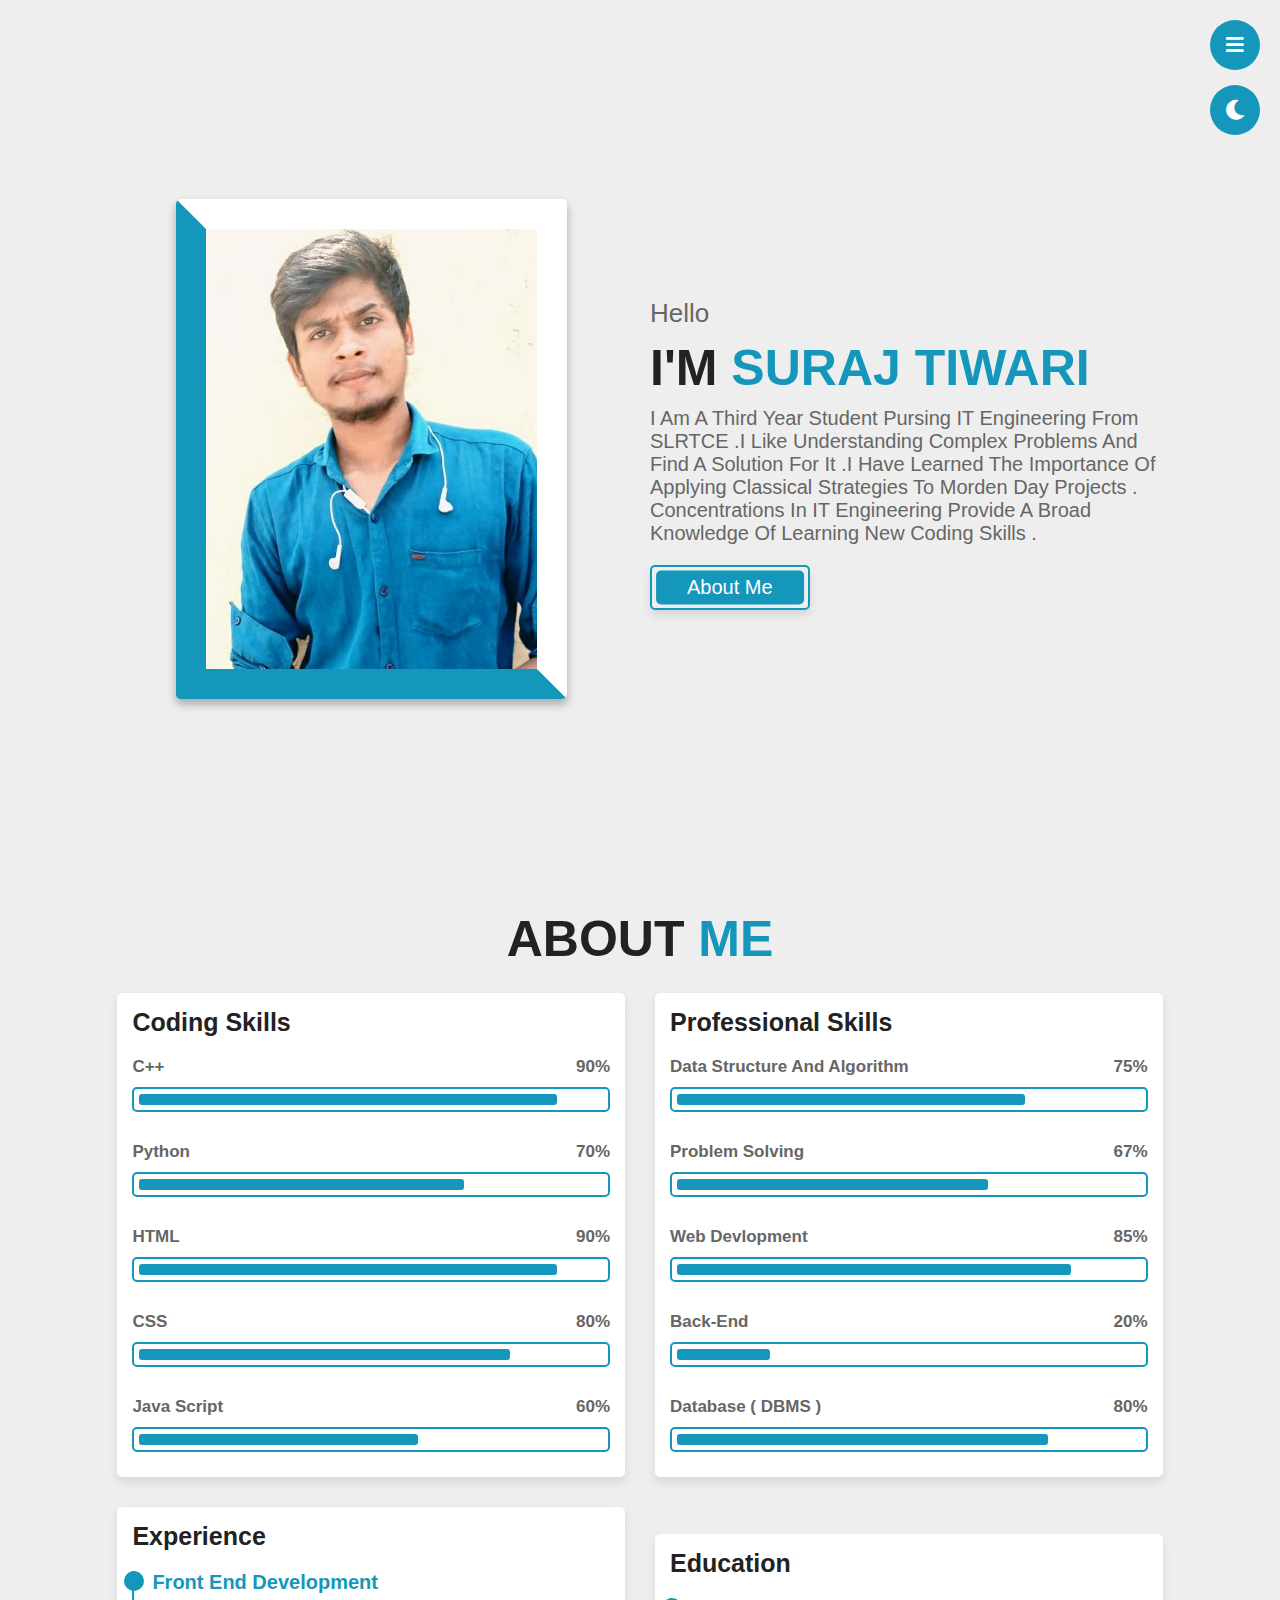
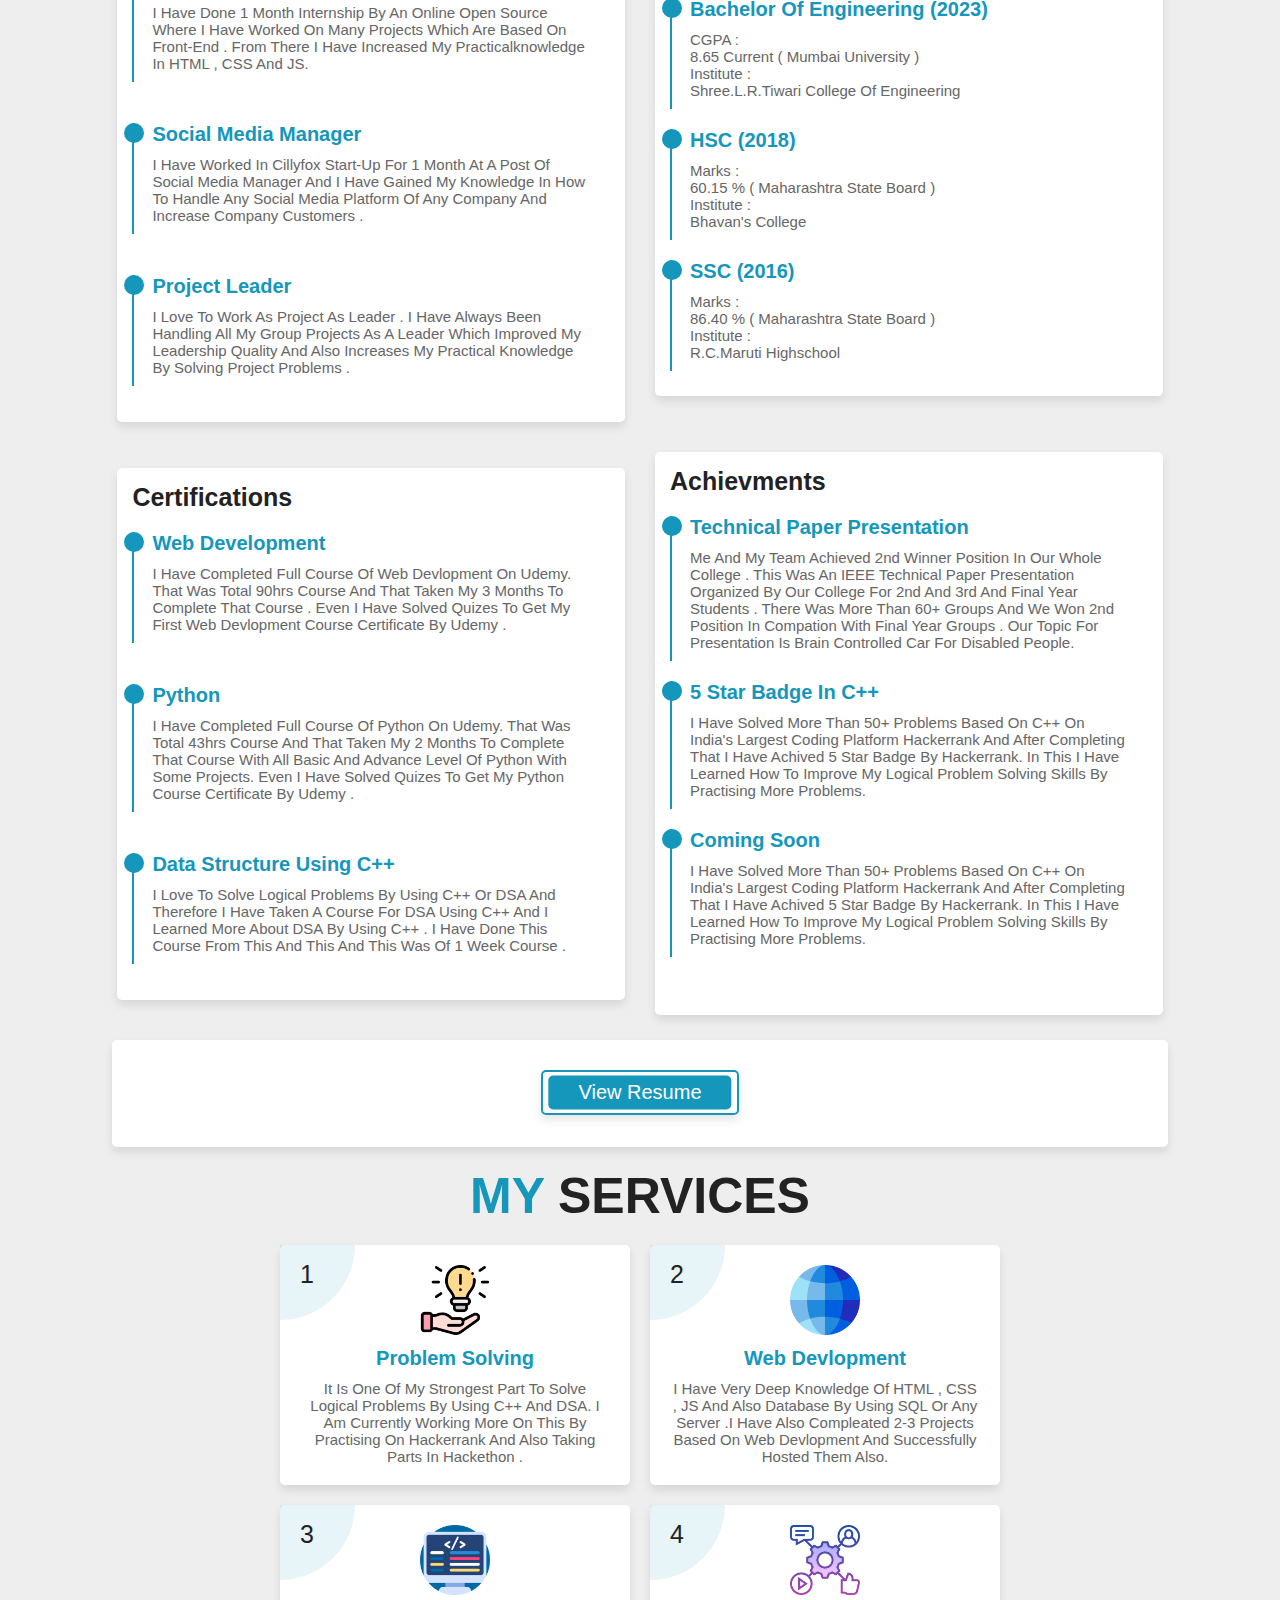
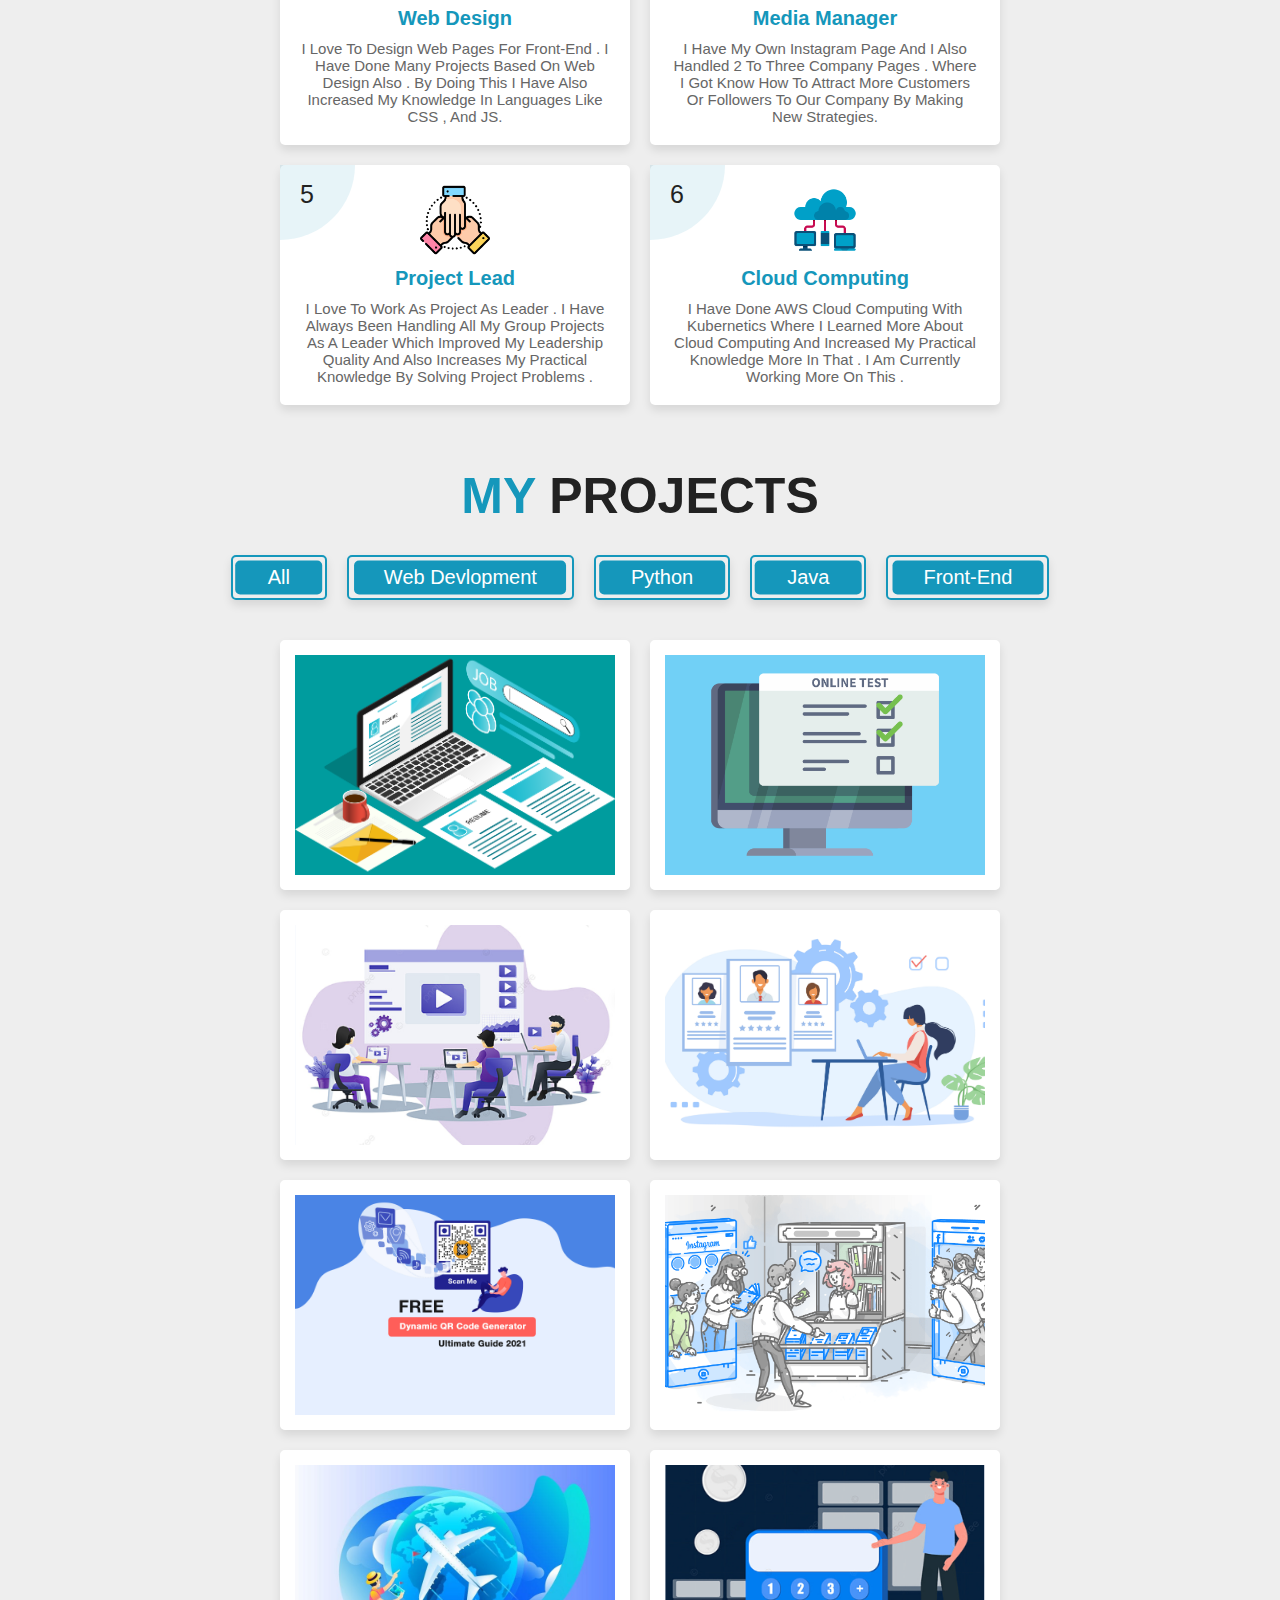
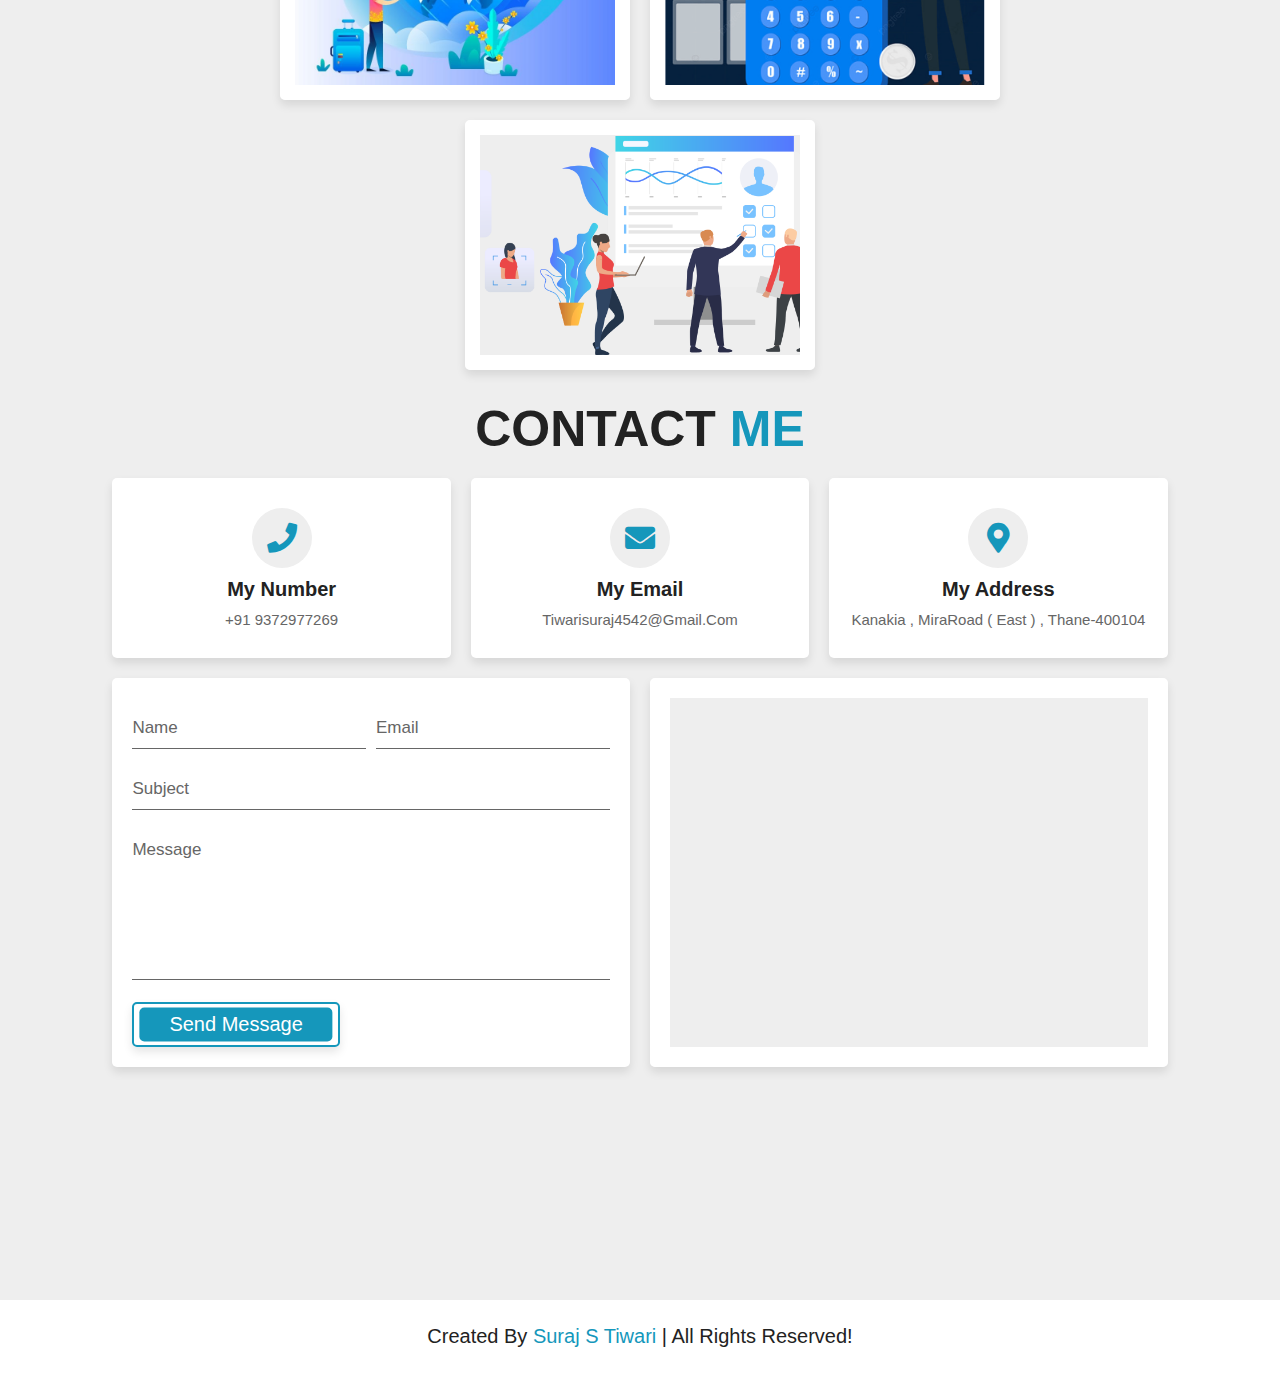
==== index.html @ 264df777 "Suraj Tiwari Portfolio" ====
<!DOCTYPE html>
<html lang="en">
<head>
    <meta charset="UTF-8">
    <meta name="viewport" content="width=device-width, initial-scale=1.0">
    <title>Suraj S Tiwari</title>

    <!-- font awesome cdn link  -->
    <link rel="stylesheet" href="https://cdnjs.cloudflare.com/ajax/libs/font-awesome/5.15.3/css/all.min.css">

    <!-- custom css file link  -->
    <link rel="stylesheet" href="style.css">

</head>
<body>
   
<!-- header section starts  -->

<header>

    <div id="menu" class="fas fa-bars"></div>

    <nav class="navbar">
        <a href="#home">home</a>
        <a href="#about">about</a>
        <a href="#services">services</a>
        <a href="#portfolio">Projects</a>
        <a href="#contact">contact</a>
    </nav>

    <div id="theme-toggler" class="fas fa-moon"></div>

</header>

<!-- header section ends -->

<!-- home section starts  -->

<section class="home" id="home">

    <div class="image">
        <img src="images/mypic.jpeg" alt="">
    </div>

    <div class="content">
        <span class="hello">hello</span>
        <h3> I'M <span> SURAJ TIWARI </span> </h3>
        <p>I am a Third year student pursing IT Engineering from SLRTCE .I like understanding complex problems and find a solution for it .I have learned the importance of applying classical strategies to morden day projects . Concentrations in IT Engineering provide a broad knowledge of learning new coding skills .</p>
        <a href="#about" class="btn">about me</a>
    </div>

</section>

<!-- home section ends -->

<section class="about" id="about">

    <h1 class="heading"> about <span>me</span> </h1>

    <div class="row">

        <div class="box">
            <h3 class="title">coding skills</h3>
            <div class="progress">
                <h3> C++ <span>90%</span> </h3>
                <div class="bar"><span></span></div>
            </div>
            <div class="progress">
                <h3> Python <span>70%</span> </h3>
                <div class="bar"><span></span></div>
            </div>
            <div class="progress">
                <h3> HTML <span>90%</span> </h3>
                <div class="bar"><span></span></div>
            </div>
            <div class="progress">
                <h3> CSS <span>80%</span> </h3>
                <div class="bar"><span></span></div>
            </div>
            <div class="progress">
                <h3> Java Script <span>60%</span> </h3>
                <div class="bar"><span></span></div>
            </div> 
        </div>

        <div class="box">
            <h3 class="title">professional skills</h3>
            <div class="progress">
                <h3> Data Structure and Algorithm <span>75%</span> </h3>
                <div class="bar"><span></span></div>
            </div>
            <div class="progress">
                <h3> Problem Solving <span>67%</span> </h3>
                <div class="bar"><span></span></div>
            </div>
            <div class="progress">
                <h3> Web Devlopment <span>85%</span> </h3>
                <div class="bar"><span></span></div>
            </div>
            <div class="progress">
                <h3> Back-End <span>20%</span> </h3>
                <div class="bar"><span></span></div>
            </div>
            <div class="progress">
                <h3> Database ( DBMS ) <span>80%</span> </h3>
                <div class="bar"><span></span></div>
            </div>
        </div>

        <div class="box">
            <h3 class="title">experience</h3>
            <div class="exp-box">
                <h3>Front end development</h3>
                <p>I have done 1 month Internship by an online open source where i have worked on many projects which are based on Front-end . From there i have increased my Practicalknowledge in HTML , CSS and JS.</p>
            </div>
            <br>
            <div class="exp-box">
                <h3>Social Media Manager</h3>
                <p>I have worked in Cillyfox Start-up for 1 month at a post of Social Media Manager and I have gained my knowledge in how to handle any Social media platform of any company and increase Company Customers .</p>
            </div>
            <br>
            <div class="exp-box">
                <h3>Project Leader</h3>
                <p>I love to work as Project as leader . I have always been handling all my group projects as a leader which improved my leadership quality and also increases my practical knowledge by solving project problems .</p>
            </div>
            <br>
        </div>

        <div class="box">
            <h3 class="title">education</h3>
            <div class="exp-box">
                <h3>Bachelor of Engineering (2023)</h3>
                <p>CGPA : <br> 8.65 Current ( Mumbai University ) <br> Institute : <br> Shree.L.R.Tiwari College of Engineering </p>
            </div>
            <div class="exp-box">
                <h3>HSC (2018)</h3>
                <p>Marks : <br> 60.15 % ( Maharashtra State Board ) <br> Institute : <br> Bhavan's College </p>
            </div>
            <div class="exp-box">
                <h3>SSC (2016)</h3>
                <p>Marks : <br> 86.40 % ( Maharashtra State Board ) <br> Institute : <br>  R.C.Maruti Highschool </p>
            </div>
        </div>

        <div class="box">
            <h3 class="title">Certifications</h3>
            <div class="exp-box">
                <h3>Web development</h3>
                <p>I have Completed full course of Web Devlopment on Udemy. That was total 90hrs Course and that taken my 3 months to complete that Course . Even i have solved Quizes to get my First Web Devlopment Course Certificate by Udemy . </p>
            </div>
            <br>
            <div class="exp-box">
                <h3>Python</h3>
                <p>I have Completed full course of Python on Udemy. That was total 43hrs Course and that taken my 2 months to complete that Course with all basic and advance level of Python with some projects. Even i have solved Quizes to get my Python Course Certificate by Udemy . </p>
            </div>
            <br>
            <div class="exp-box">
                <h3>Data Structure using C++</h3>
                <p>I love to solve logical problems by using C++ or DSA and therefore i have taken a course for DSA using C++ and i learned more about DSA by using C++ . I have done this course from this and this and this was of 1 week Course .</p>
            </div>
            <br>
        </div>

        <div class="box">
            <h3 class="title">Achievments</h3>
            <div class="exp-box">
                <h3>Technical Paper Presentation</h3>
                <p>Me and my team achieved 2nd Winner Position in our Whole college . This was an IEEE Technical Paper presentation organized by our college for 2nd and 3rd and Final year Students . There was more than 60+ groups and we won 2nd Position in Compation with Final year Groups . Our topic for presentation is Brain Controlled Car for Disabled People.</p>
            </div>
            <div class="exp-box">
                <h3>5 Star Badge in C++</h3>
                <p>I have solved more than 50+ problems based on C++ on India's Largest coding platform Hackerrank and after completing that i have achived 5 star Badge by Hackerrank. In this i have learned how to improve my logical problem solving skills by practising more problems. </p>
            </div>
            <div class="exp-box">
                <h3>Coming Soon</h3>
                <p>I have solved more than 50+ problems based on C++ on India's Largest coding platform Hackerrank and after completing that i have achived 5 star Badge by Hackerrank. In this i have learned how to improve my logical problem solving skills by practising more problems. </p>
            </div>
            <br>
            <br>
            <br>
        </div>


    </div>

    <div class="download">
        <a href="Resume.pdf" class="btn"> View Resume </a>
    </div>

</section>

<!-- service section starts  -->

<section class="services" id="services">

    <h1 class="heading"> <span>my</span> services </h1>

    <div class="box-container">

        <div class="box">
            <!-- Icon images are taken from : www.flaticon.com -->
            <span class="number">1</span>
            <img src="images/s12.png" alt="">
            <h3>Problem Solving</h3>
            <p>It is one of my Strongest part to solve logical problems by using C++ and DSA. I am currently working more on this  by practising on Hackerrank and also taking parts in Hackethon .</p>
        </div>

        <div class="box">
            <span class="number">2</span>
            <img src="images/s5.png" alt="">
            <h3>Web Devlopment</h3>
            <p>I have very Deep knowledge of HTML , CSS , JS and also Database by using SQL or any server .I have also compleated 2-3 Projects based on Web devlopment and Successfully hosted them also.</p>
        </div>

        <div class="box">
            <span class="number">3</span>
            <img src="images/s66.png" alt="">
            <h3>Web Design</h3>
            <p>I love to design web pages for Front-End . I have done many projects based on web design also . By doing this i have also increased my knowledge in Languages like CSS , and JS.</p>
        </div>

        <div class="box">
            <span class="number">4</span>
            <img src="images/s3.png" alt="">
            <h3>Media Manager</h3>
            <p>I have my own instagram page and i also handled 2 to three Company pages . Where i got know how to attract more customers or followers to our company by making new strategies.</p>
        </div>

        <div class="box">
            <span class="number">5</span>
            <img src="images/s22.png" alt="">
            <h3>Project Lead</h3>
            <p>I Love To Work As Project As Leader . I Have Always Been Handling All My Group Projects As A Leader Which Improved My Leadership Quality And Also Increases My Practical Knowledge By Solving Project Problems .</p>
        </div>

        <div class="box">
            <span class="number">6</span>
            <img src="images/s1.png" alt="">
            <h3>Cloud Computing</h3>
            <p>I have done AWS cloud computing with kubernetics where i learned more about Cloud Computing and Increased my practical knowledge more in that . I am currently working more on this .</p>
        </div>

    </div>

</section>

<!-- service section ends -->

<!-- portfolio section starts  -->

 <section class="portfolio" id="portfolio">

    <h1 class="heading"> <span>my</span> Projects </h1>

   <div class="button-container">
        <div class="btn" data-filter="all">all</div>
        <div class="btn" data-filter="design">Web Devlopment</div>
        <div class="btn" data-filter="code">Python</div>
        <div class="btn" data-filter="website">Java</div>
        <div class="btn" data-filter="brand">Front-End</div>
    </div>

    <div class="image-container">

        <div class="box design img-with-text ">
            <a href="https://github.com/Suraj-45/Online-Resume-Generator">
                <img src="images/resume11.png" alt="" >
            <div class="info">
                <h3>Resume Generator</h3>
            </div></a>           
        </div>

        <div class="box design">
            <a href="https://github.com/Suraj-45?tab=repositories">
                <img src="images/quitz2.png" alt="" >
            <div class="info">
                <h3>Online Quitz</h3>
            </div></a>
        </div>

        <div class="box design">
            <a href="https://github.com/Suraj-45/Free-Educator-Website">
                <img src="images/Education1.png" alt="" >
            <div class="info">
                <h3>Free Coding Class</h3>
            </div></a>
            <!-- <img src="images/Education1.png" alt="">
            <div class="info">
                <h3>Free Coding Education</h3>
            </div> -->
        </div>

        <div class="box code">
            <a href="https://github.com/Suraj-45/PlacementManagement">
                <img src="images/place.jpg" alt="" >
            <div class="info">
                <h3>Placement Management</h3>
            </div></a>
            <!-- <img src="images/" alt="">
            <div class="info">
                <h3></h3>
            </div> -->
        </div>

        <div class="box code">
            <a href="https://github.com/Suraj-45/QR-Code-Generator">
                <img src="images/qr2.jpg" alt="" >
            <div class="info">
                <h3>QR code Generator</h3>
            </div></a>
            <!-- <img src="images/" alt="">
            <div class="info">
                <h3>Generator</h3>
            </div> -->
        </div>

        <div class="box website">
            <a href="https://github.com/Suraj-45/OnlineBookReselling">
                <img src="images/book.png" alt="" >
            <div class="info">
                <h3>Online Book Reselling</h3>
            </div></a>
            <!-- <img src="images/book.png" alt="">
            <div class="info">
                <h3></h3>
            </div> -->
        </div>

        <div class="box brand">
            <a href="https://github.com/Suraj-45/TourismSite">
                <img src="images/travel.jpg" alt="" >
            <div class="info">
                <h3>Travel Management</h3>
            </div></a>
            <!-- <img src="images/" alt="">
            <div class="info">
                <h3></h3>
            </div> -->
        </div>

        <div class="box brand">
            <a href="https://github.com/Suraj-45/GUI-Calculator-in-HTML-">
                <img src="images/calc.png" alt="" >
            <div class="info">
                <h3>GUI-Calculator</h3>
            </div></a>
            <!-- <img src="images/calc.png" alt="">
            <div class="info">
                <h3></h3>
            </div> -->
        </div>

        <div class="box brand">
            <a href="https://github.com/Suraj-45">
                <img src="images/port2.png" alt="" >
            <div class="info">
                <h3>My Portfolio</h3>
            </div></a>
            <!-- <img src="images/port2.png" alt="">
            <div class="info">
                <h3>My Portfolio</h3>
            </div> -->
        </div>

        <!-- <div class="box website">
            <img src="images/img7.jpg" alt="">
            <div class="info">
                <h3>Java2</h3>
            </div>
        </div>

        <div class="box design">
            <img src="images/img8.jpg" alt="">
            <div class="info">
                <h3>GUI-Calculator</h3>
            </div>
        </div>

        <div class="box design">
            <img src="images/img9.jpg" alt="">
            <div class="info">
                <h3>My Portfolio</h3>
            </div>
        </div> -->

    </div>

</section>

<!-- portfolio section ends -->


<!-- contact section starts  -->

<section class="contact" id="contact">

    <h1 class="heading"> contact <span>me</span> </h1>

    <div class="box-container">
        
        <div class="box">
            <i class="fas fa-phone"></i>
            <h3>my number</h3>
            <p>+91 9372977269</p>
        </div>

        <div class="box">
            <i class="fas fa-envelope"></i>
            <h3>my email</h3>
            <p>tiwarisuraj4542@gmail.com</p>
        </div>

        <div class="box">
            <i class="fas fa-map-marker-alt"></i>
            <h3>my address</h3>
            <p>Kanakia , MiraRoad ( East ) , Thane-400104</p>
        </div>

    </div>

    <div class="row">

        <form action="">
            <div class="inputBox">
                <input type="text" placeholder="name">
                <input type="email" placeholder="email">
            </div>
            <input type="text" placeholder="subject">
            <textarea name="" id="" cols="30" rows="10" placeholder="message"></textarea>
            <button class="btn"> send message </button>
        </form>

        <iframe class="map" src="https://www.google.com/maps/embed?pb=!1m18!1m12!1m3!1d60256.07490677458!2d72.84151697759167!3d19.282162614192792!2m3!1f0!2f0!3f0!3m2!1i1024!2i768!4f13.1!3m3!1m2!1s0x3be7b0458cf7298b%3A0x468ed839e9df2b21!2sMira%20Road%2C%20Mira%20Bhayandar%2C%20Maharashtra!5e0!3m2!1sen!2sin!4v1637946348891!5m2!1sen!2sin" allowfullscreen="" loading="lazy"></iframe>

    </div>

</section>

<!-- contact section ends -->

<!-- footer section  -->

<div class="footer">created by <span> Suraj S Tiwari </span> | all rights reserved!</div>


<!-- jquery cdn link  -->
<script src="https://cdnjs.cloudflare.com/ajax/libs/jquery/3.6.0/jquery.min.js"></script>

<!-- custom js file link  -->
<script src="script.js"></script>

</body>
</html>
---- style.css ----
:root{
    /*--main-color:#4C84FF;*/ /*Original*/
    /*--main-color:#FA9579;*/ 
    --main-color:#1597BB;
    /*--main-color:#FA9579; */ /*Light Orange*/
    /*--main-color:#16C79A;*/ /*Green*/
    --primary-bg-color:#fff;
    --secondary-bg-color:#eee;
    --primary-text-color:#222;
    --secondary-text-color:#666;
}

@import url('https://fonts.googleapis.com/css2?family=Roboto:wght@100;300;400&display=swap');

*{
    font-family: 'Roboto', sans-serif;
    margin:0; padding:0;
    box-sizing: border-box;
    text-transform: capitalize;
    outline: none; border:none;
    text-decoration: none;
    transition:all .3s cubic-bezier(.38,1.15,.7,1.12);
}

*::selection{
    background-color: var(--main-color);
    color:#fff;
}

html{
    font-size: 62.5%;
    overflow-x: hidden;
}

html::-webkit-scrollbar{
    width:1.3rem;
}

html::-webkit-scrollbar-track{
    background-color: var(--secondary-bg-color);
}

html::-webkit-scrollbar-thumb{
    background-color: var(--main-color);
}

body{
    background:var(--secondary-bg-color);
}

body.dark-theme{
    --primary-bg-color:#252C48;
    --secondary-bg-color:#171C32;
    --primary-text-color:#fff;
    --secondary-text-color:#eee;
}

section{
    min-height: 100vh;
    padding:1rem;
    padding:0 8%;
}

.btn{
    display: inline-block;
    padding:.9rem 3.5rem;
    font-size: 2rem;
    background:none;
    color:#fff;
    border-radius: .5rem;
    box-shadow: 0 .5rem 1rem rgba(0,0,0,.1);
    margin-top: 1rem;
    z-index: 0;
    position: relative;
    overflow: hidden;
    border:.2rem solid var(--main-color);
}

.btn::before{
    content: '';
    position: absolute;
    top:50%; left: 50%;
    transform: translate(-50%, -50%);
    border-radius: .5rem;
    background:var(--main-color);
    height:85%;
    width: 95%;
    z-index: -1;
    transition: .2s linear;
}

.btn:hover:before{
    top:100%;
    transform: translate(-50%, 100%);
}

.btn:hover{
    color:var(--primary-text-color);
}

.heading{
    font-size: 5rem;
    color:var(--primary-text-color);
    text-align: center;
    padding:1rem;
    text-transform: uppercase;
}

.heading span{
    color:var(--main-color);
    text-transform: uppercase;
}

#menu{
    font-size: 2rem;
    background:var(--main-color);
    color:#fff;
    border-radius: 5rem;
    height:5rem;
    width:5rem;
    text-align: center;
    line-height: 5rem;
    position: fixed;
    top: 2rem; right:2rem;
    z-index: 1000;
    cursor: pointer;
}

#menu.fa-times{
    transform:rotate(-180deg);
}

.navbar{
    position: fixed;
    top:2.4rem; right:2.5rem;
    padding:1.1rem 2rem;
    padding-right: 4rem;
    z-index: 999;
    border:.2rem solid var(--main-color);
    border-radius: 1rem;
    background:var(--primary-bg-color);
    opacity: 0;
    transform-origin: top right;
    transform: scale(0);
}

.navbar.nav-toggle{
    opacity: 1;
    transform: scale(1);
}

.navbar a{
    display: block;
    font-size: 2rem;
    padding:1rem;
    padding-right: 7rem;
    color:var(--primary-text-color);
}

.navbar a:hover{
    color:var(--main-color);
    transform: translateX(1rem);
}

.home{
    display: flex;
    align-items: center;
    justify-content: center;
    flex-wrap: wrap;
}

.home .image{
    flex:1 1 40rem;
    padding:1rem;
    text-align: center;
}

.home .image img{
    height:50rem;
    box-shadow: 0 .5rem 1rem rgba(0,0,0,.3);
    border-top: 3rem solid var(--primary-bg-color);
    border-right: 3rem solid var(--primary-bg-color);
    border-bottom: 3rem solid var(--main-color);
    border-left: 3rem solid var(--main-color);
    border-radius: .5rem;
}

.home .content{
    flex:1 1 40rem;
    padding:1rem;
}

.home .content .hello{
    display: inline-block;
    padding:1rem 0;
    font-size: 2.6rem;
    color:var(--secondary-text-color);
}

.home .content h3{
    color:var(--primary-text-color);
    font-size: 5rem;
}

.home .content h3 span{
    color:var(--main-color);
}

.home .content p{
    padding:1rem 0;
    color:var(--secondary-text-color);
    font-size: 2rem;
}

.about .row{
    display: flex;
    align-items: center;
    justify-content: center;
    flex-wrap: wrap;
}

.about .row .box{
    flex:1 1 40rem;
    background-color: var(--primary-bg-color);
    border-radius: .5rem;
    box-shadow: 0 .5rem 1rem rgba(0,0,0,.1);
    padding:.5rem 1.5rem;
    margin:1.5rem;
}

.about .row .box .title{
    color:var(--primary-text-color);
    font-size: 2.5rem;
    padding:1rem 0;
}

.about .row .box .progress{
    padding:1rem 0;
}

.about .row .box .progress h3{
    font-size: 1.7rem;
    color:var(--secondary-text-color);
    display: flex;
    justify-content: space-between;
}

.about .row .box .progress .bar{
    height: 2.5rem;
    border-radius: .5rem;
    border:.2rem solid var(--main-color);
    padding:.5rem;
    margin:1rem 0;
}

.about .row .box .progress .bar span{
    height: 100%;
    border-radius: .3rem;
    background-color: var(--main-color);
    display: block;
}

.about .row .box:nth-child(1) .progress:nth-child(2) .bar span{
    width: 90%;
}

.about .row .box:nth-child(1) .progress:nth-child(3) .bar span{
    width: 70%;
}

.about .row .box:nth-child(1) .progress:nth-child(4) .bar span{
    width: 90%;
}

.about .row .box:nth-child(1) .progress:nth-child(5) .bar span{
    width: 80%;
}

.about .row .box:nth-child(1) .progress:nth-child(6) .bar span{
    width: 60%;
}

.about .row .box:nth-child(2) .progress:nth-child(2) .bar span{
    width: 75%;
}

.about .row .box:nth-child(2) .progress:nth-child(3) .bar span{
    width: 67%;
}

.about .row .box:nth-child(2) .progress:nth-child(4) .bar span{
    width: 85%;
}

.about .row .box:nth-child(2) .progress:nth-child(5) .bar span{
    width: 20%;
}

.about .row .box:nth-child(2) .progress:nth-child(6) .bar span{
    width: 80%;
}

.about .row .box .exp-box{
    padding:0 1.8rem;
    margin-top: 1rem;
    margin-bottom: 2rem;
    border-left: .2rem solid var(--main-color);
    position: relative;
}

.about .row .box .exp-box h3{
    color:var(--main-color);
    font-size: 2rem;
}

.about .row .box .exp-box p{
    color:var(--secondary-text-color);
    font-size: 1.5rem;
    padding:1rem 0;
}

.about .row .box .exp-box::before{
    content:'';
    position: absolute;
    top:0; left: -1rem;
    border-radius: 50%;
    height: 2rem;
    width: 2rem;
    background: var(--main-color);
}

.about .download{
    background:var(--primary-bg-color);
    border-radius: .5rem;
    text-align: center;
    box-shadow: 0 .5rem 1rem rgba(0,0,0,.1);
    padding:2rem;
    padding-bottom: 3rem;
    margin:1rem;
}

.services .box-container{
    display: flex;
    align-items: center;
    justify-content: center;
    flex-wrap: wrap;
}

.services .box-container .box{
    background:var(--primary-bg-color);
    border-radius: .5rem;
    box-shadow: 0 .5rem 1rem rgba(0,0,0,.1);
    margin:1rem;
    padding:1rem;
    width:35rem;
    text-align: center;
    position: relative;
    z-index: 0;
}

.services .box-container .box .number{
    position: absolute;
    top:1.5rem; left: 2rem;
    font-size: 2.5rem;
    color:var(--primary-text-color);
}

.services .box-container .box img{
    height:7rem;
    width:7rem;
    margin:1rem;
}

.services .box-container .box h3{
    font-size: 2rem;
    color:var(--main-color);
}

.services .box-container .box p{
    font-size: 1.5rem;
    color:var(--secondary-text-color);
    padding:1rem;
}

.services .box-container .box::before{
    content: '';
    position: absolute;
    top:0; left: 0;
    height: 100%;
    width: 100%;
    background:var(--main-color);
    z-index: -1;
    clip-path: circle(25% at 0 0);
    opacity: .1;
    transition: .3s;
}

.services .box-container .box:hover::before{
    clip-path: circle(100%);
}

.portfolio .button-container{
    display: flex;
    align-items: center;
    justify-content: center;
    flex-wrap: wrap;
    padding:1rem 0;
}

.portfolio .button-container .btn{
    margin:1rem;
    cursor: pointer;
}

.portfolio .image-container{
    display: flex;
    align-items: center;
    justify-content: center;
    flex-wrap: wrap;
    padding: 1rem 0;
}

.portfolio .image-container .box{
    width:35rem;
    margin: 1rem;
    border-radius: .5rem;
    box-shadow: 0 .5rem 1rem rgba(0,0,0,.1);
    overflow: hidden;
    height: 25rem;
    position: relative;
    border:1.5rem solid var(--primary-bg-color);
    cursor: pointer;
}

.portfolio .image-container .box img{
    height: 100%;
    width: 100%;
    object-fit: cover;
}

.portfolio .image-container .box .info{
    position: absolute;
    top:0; left: 0;
    height: 100%;
    width: 100%;
    background:var(--primary-bg-color);
    display: flex;
    align-items: center;
    justify-content: center;
    flex-wrap: wrap;
    opacity: .9;
    transform: scale(0);
}

.portfolio .image-container .box:hover .info{
    transform: scale(1);
}

.portfolio .image-container .box .info h3{
    font-size: 2.5rem;
    color:var(--primary-text-color);
}

.blog .box-container{
    display: flex;
    align-items: center;
    justify-content: center;
    flex-wrap: wrap;
}

.blog .box-container .box{
    width:33rem;
    border-radius: .5rem;
    box-shadow: 0 .5rem 1rem rgba(0,0,0,.1);
    margin:1.5rem;
    background: var(--primary-bg-color);
    overflow: hidden;
}

.blog .box-container .box img{
    width: 100%;
    height: 20rem;
    object-fit: cover;
}

.blog .box-container .box .content{
    padding:1.5rem;
}

.blog .box-container .box .content .info{
    border-radius: .5rem;
    box-shadow: 0 .5rem 1rem rgba(0,0,0,.1);
    text-align: center;
    position: relative;
    font-size: 1.5rem;
    color:var(--primary-text-color);
    background:var(--secondary-bg-color);
    padding:1rem;
    margin-top: -4rem;
    margin-bottom: 1rem;
}

.blog .box-container .box .content .info i{
    color:var(--main-color);
    padding:0 1rem;
}

.blog .box-container .box .content .title{
    color:var(--primary-text-color);
    display: block;
    font-size: 2.5rem;
    padding:.5rem 0;
}

.blog .box-container .box .content .title:hover{
    text-decoration: underline;
    color:var(--main-color);
}

.blog .box-container .box .content p{
    color:var(--secondary-text-color);
    padding:.5rem 0;
    font-size: 1.5rem;
}

.contact .row{
    display: flex;
    justify-content: center;
    flex-wrap: wrap;
}

.contact .row form{
    flex:1 1 40rem;
    background: var(--primary-bg-color);
    padding: 2rem;
    margin:1rem;
    box-shadow: 0 .5rem 1rem rgba(0,0,0,.1);
    border-radius: .5rem;
}

.contact .row .map{
    flex:1 1 40rem;
    margin:1rem;
    box-shadow: 0 .5rem 1rem rgba(0,0,0,.1);
    border-radius: .5rem;
    border:2rem solid var(--primary-bg-color);
    width:100%;
}

.contact .row form .inputBox{
    display: flex;
    justify-content: space-between;
    flex-wrap: wrap;
}

.contact .row form input, .contact .row form textarea{
    padding:1rem 0;
    margin:1rem 0;
    font-size: 1.7rem;
    border-bottom: .1rem solid var(--secondary-text-color);
    text-transform: none;
    background:none;
    color:var(--main-color);
    width: 100%;
}

.contact .row form input::placeholder, .contact .row form textarea::placeholder{
    text-transform: capitalize;
    color:var(--secondary-text-color);
}

.contact .row form input:focus, .contact .row form textarea:focus{
    border-color: var(--main-color);
}

.contact .row form .inputBox input{
    width:49%;
}

.contact .row form textarea{
    height: 15rem;
    resize: none;
}

.contact .row form .btn{
    cursor: pointer;
}

.contact .box-container{
    display: flex;
    justify-content: space-between;
    flex-wrap: wrap;
    align-items: center;
}

.contact .box-container .box{
    flex:1 1 30rem;
    margin:1rem;
    padding:3rem 1rem;
    background:var(--primary-bg-color);
    box-shadow: 0 .5rem 1rem rgba(0,0,0,.1);
    border-radius: .5rem;
    text-align: center;
}

.contact .box-container .box i{
    height: 6rem;
    width:6rem;
    line-height: 6rem;
    border-radius: 50%;
    font-size: 3rem;
    background:var(--secondary-bg-color);
    color:var(--main-color);
}

.contact .box-container .box h3{
    color:var(--primary-text-color);
    padding:1rem 0;
    font-size: 2rem;
}

.contact .box-container .box p{
    font-size: 1.5rem;
    color:var(--secondary-text-color);
}

.footer{
    padding:2.5rem 1rem;
    text-align: center;
    font-size: 2rem;
    color:var(--primary-text-color);
    background: var(--primary-bg-color);
    margin-top: 1rem;
}

.footer span{
    color:var(--main-color);
}

#theme-toggler{
    position: fixed;
    top:8.5rem; right:2rem;
    z-index: 998;
    height: 5rem;
    width:5rem;
    line-height: 5rem;
    text-align: center;
    font-size: 2rem;
    background:var(--main-color);
    color:#fff;
    cursor: pointer;
    border-radius: 5rem;
}

#theme-toggler.fa-sun{
    transform:rotate(-180deg);
}



/* media queries  */

@media (max-width:991px){

    html{
        font-size: 55%;
    }

    section{
        padding:1rem;
        padding: 0 3%;
    }

}

@media (max-width:768px){

    .home .image img{
        height: auto;
        width: 100%;
    }

}

@media (max-width:400px){

    html{
        font-size: 50%;
    }

    .services .box-container .box{
        width: 100%;
    }

    .portfolio .image-container .box{
        width:100%;
    }

    .blog .box-container .box{
        width:100%;
    }

    .contact .row form .inputBox input{
        width:100%;
    }

}


/*-------------------------------------------------------------------*/
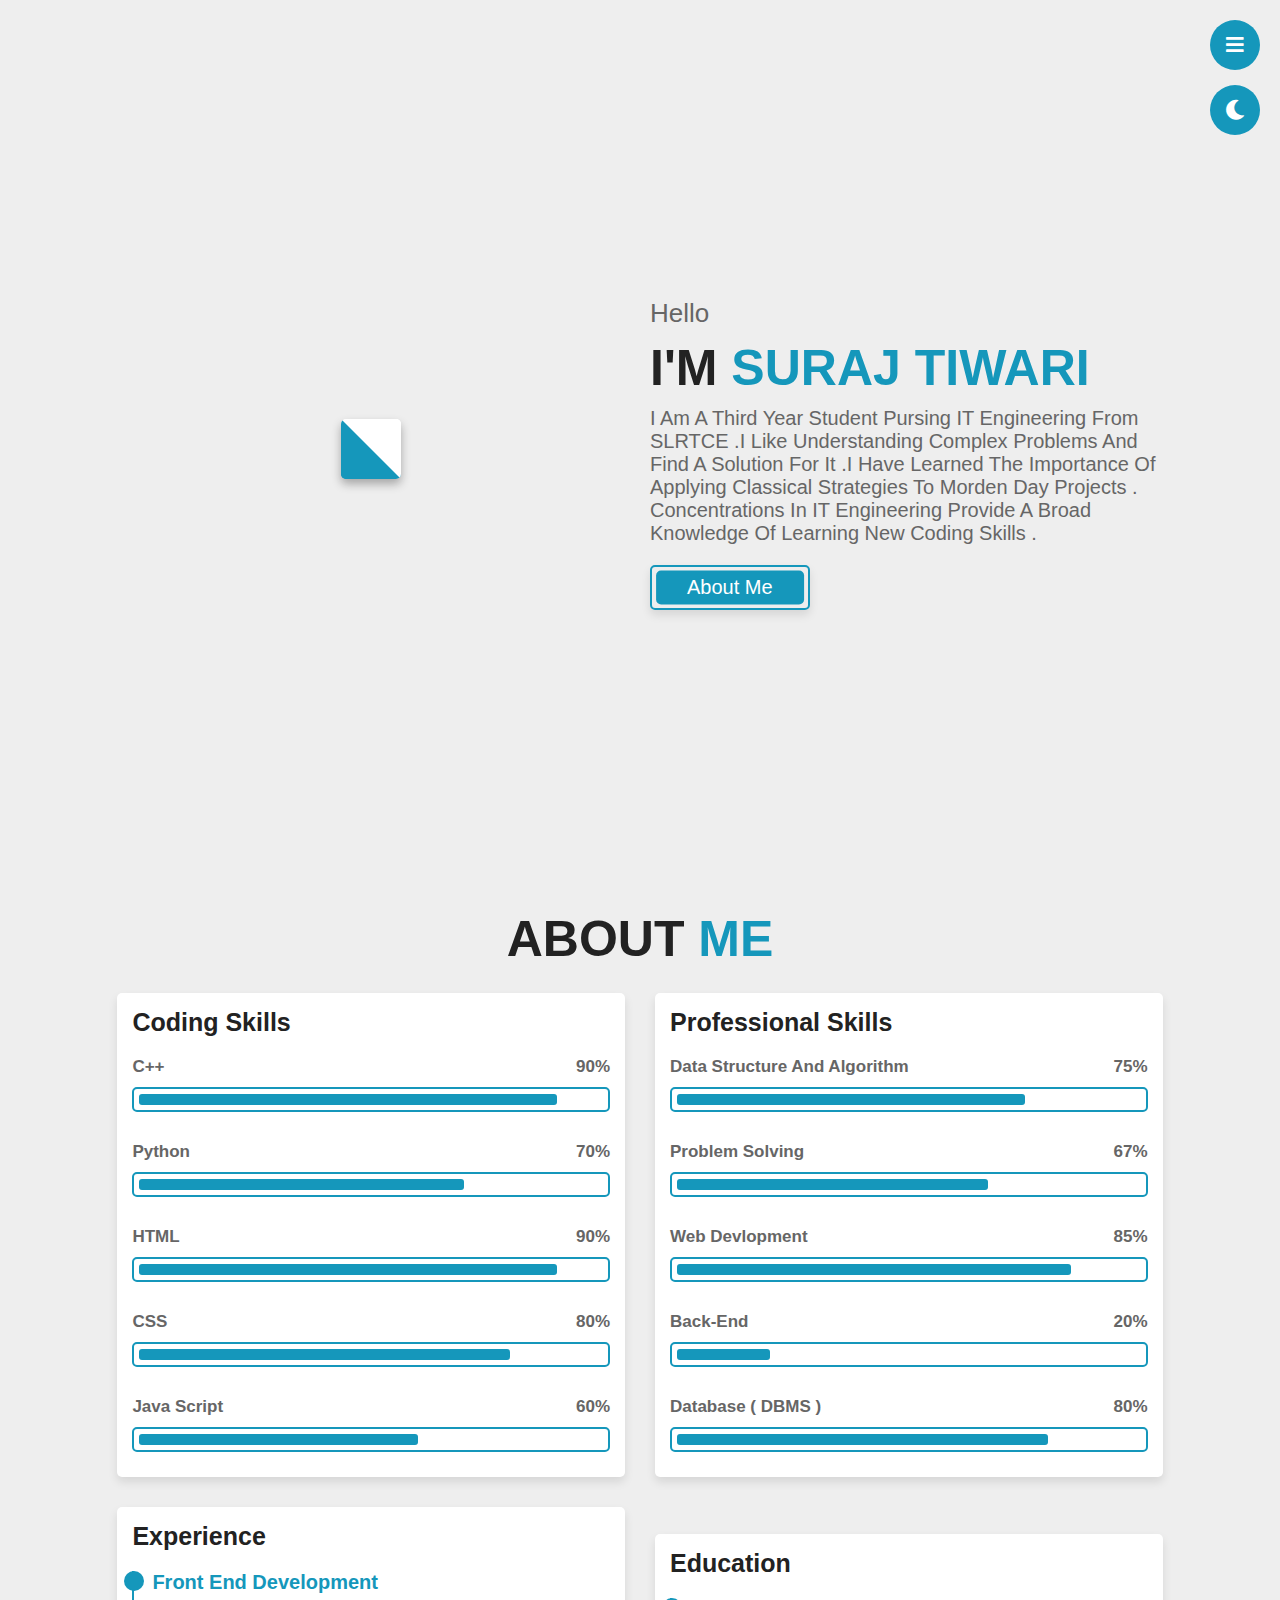
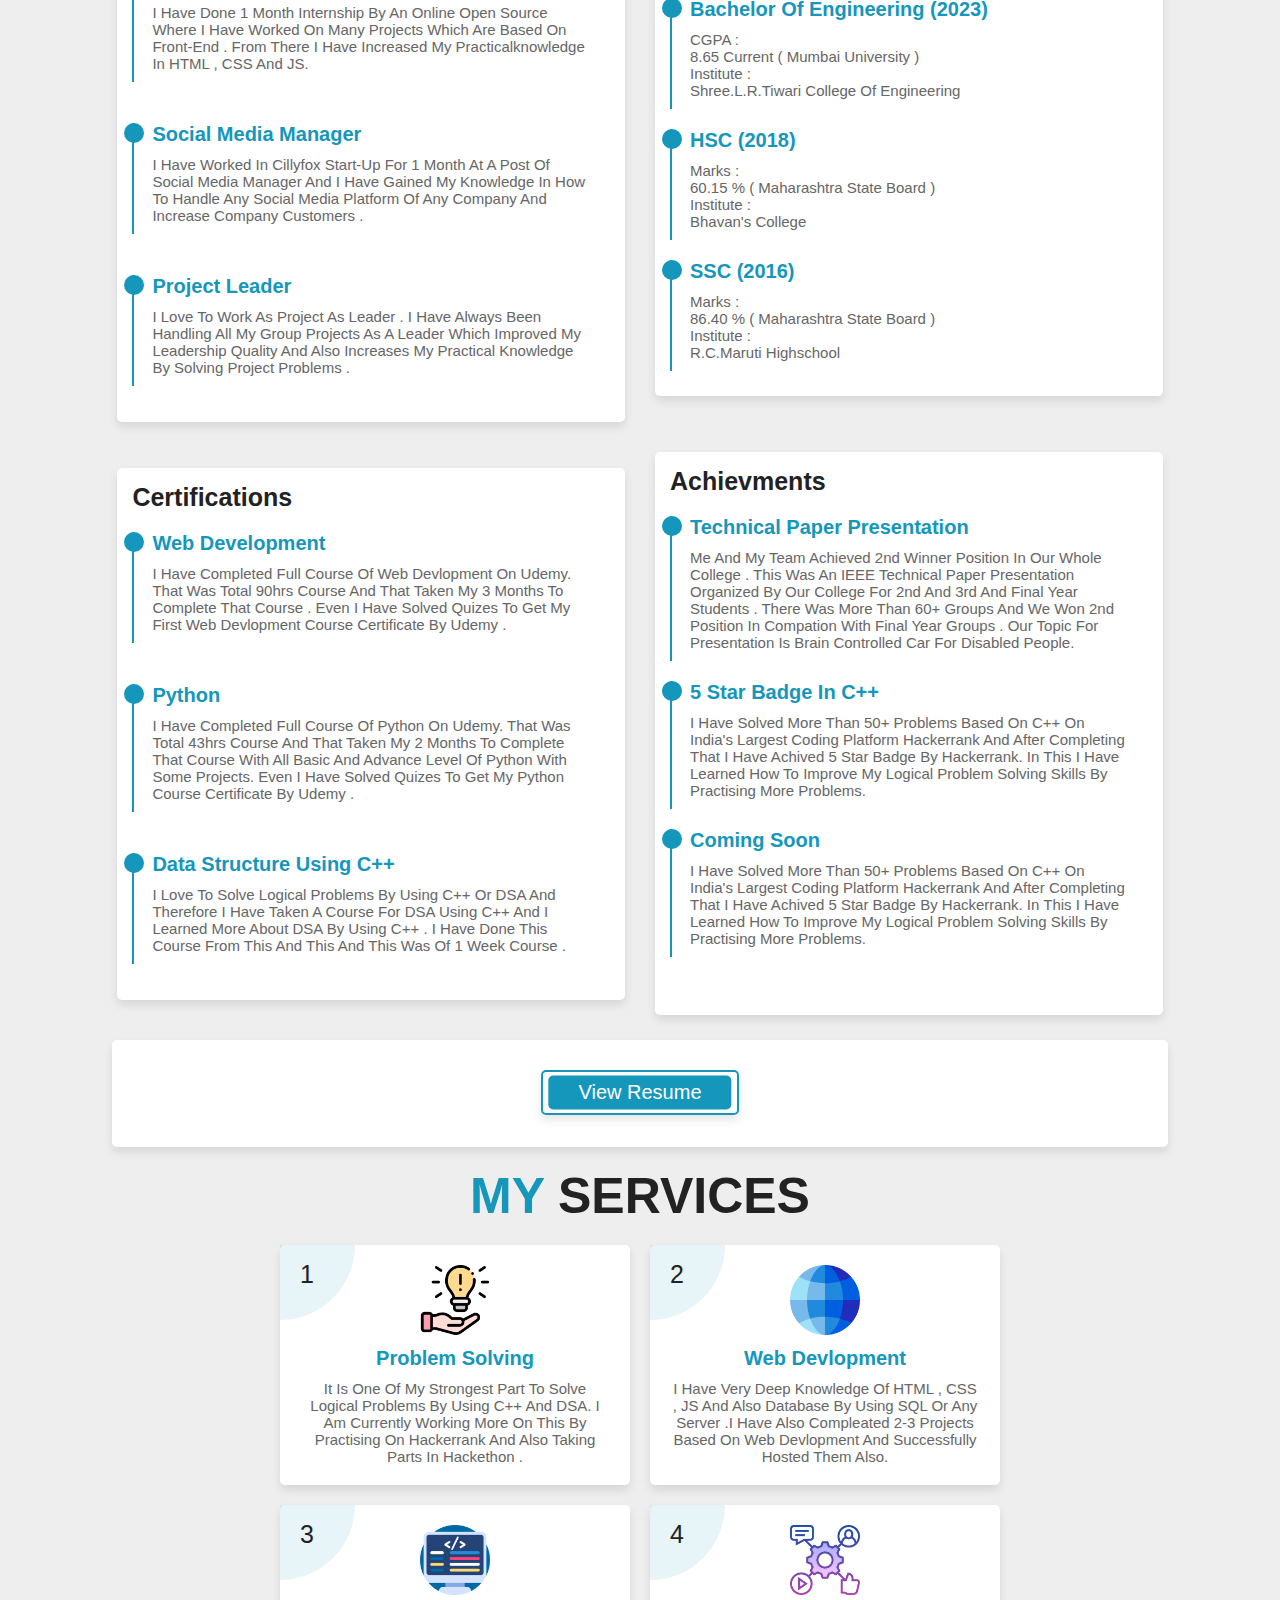
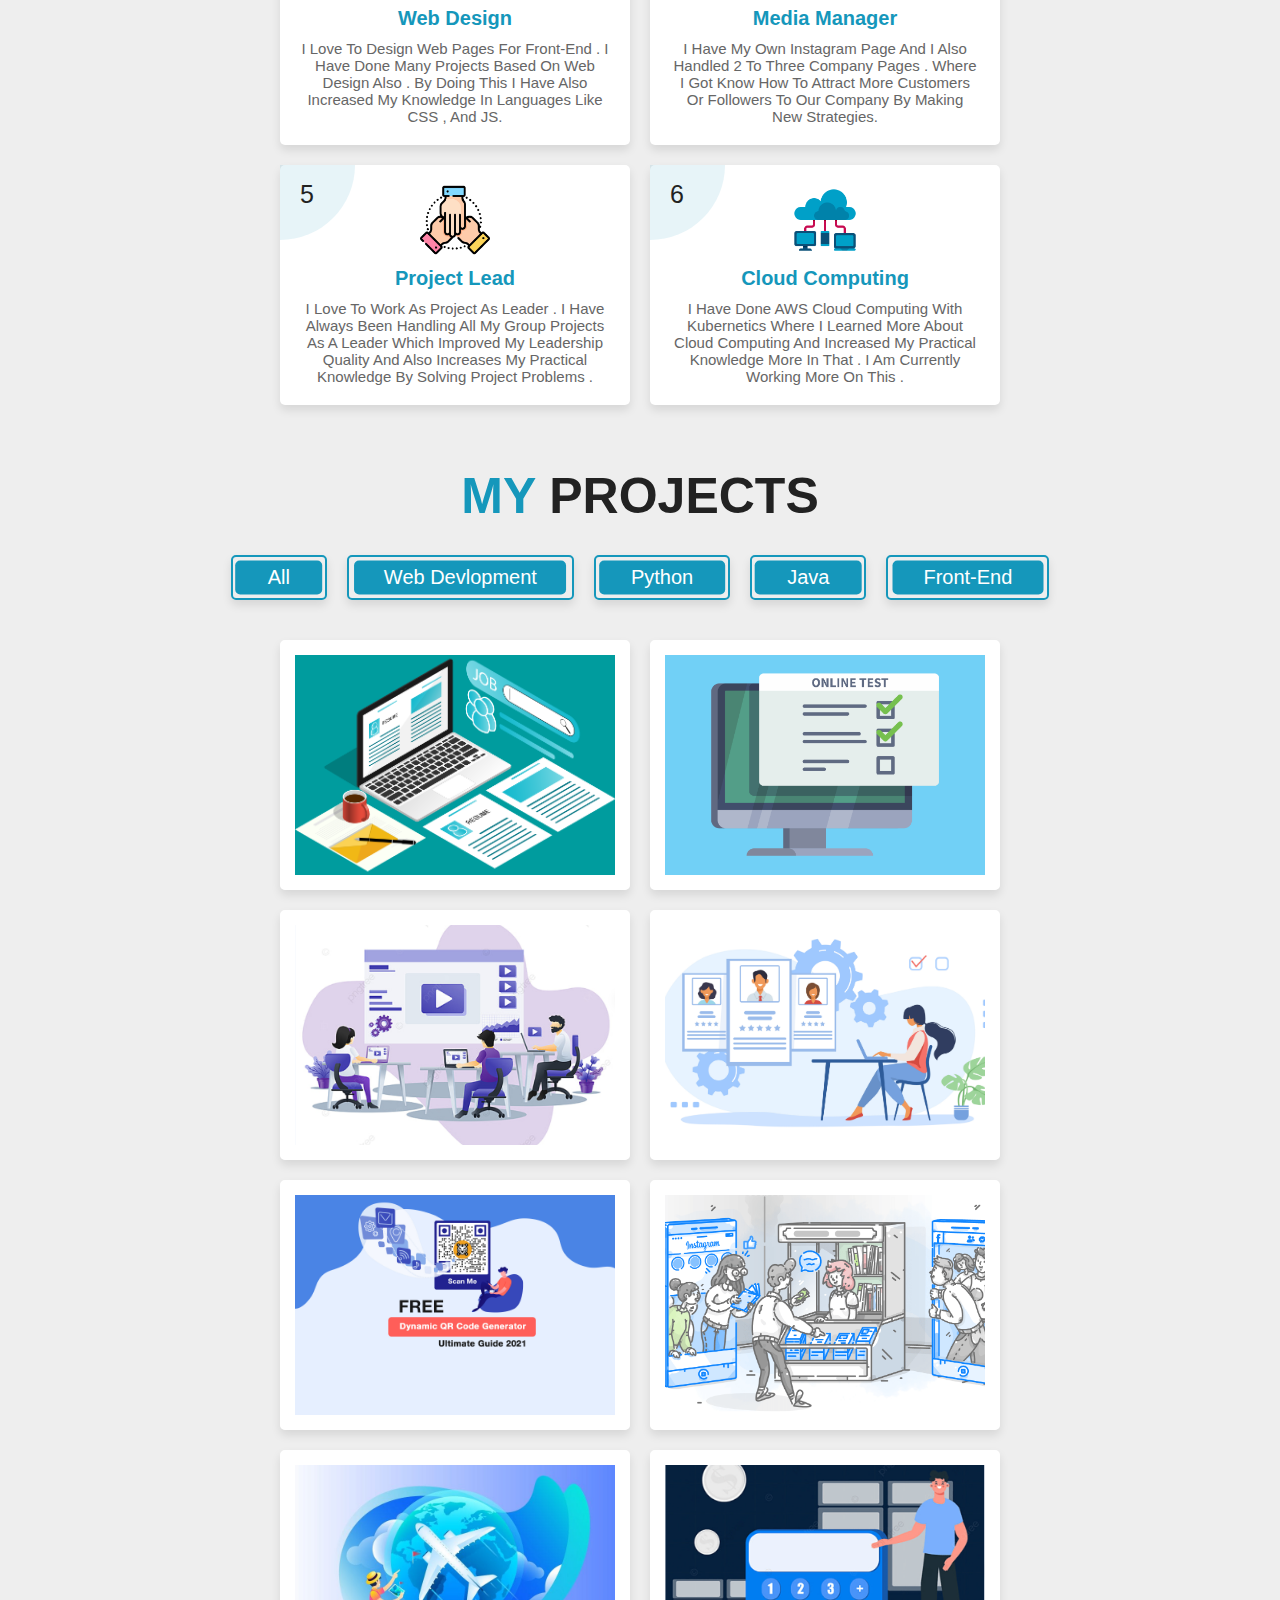
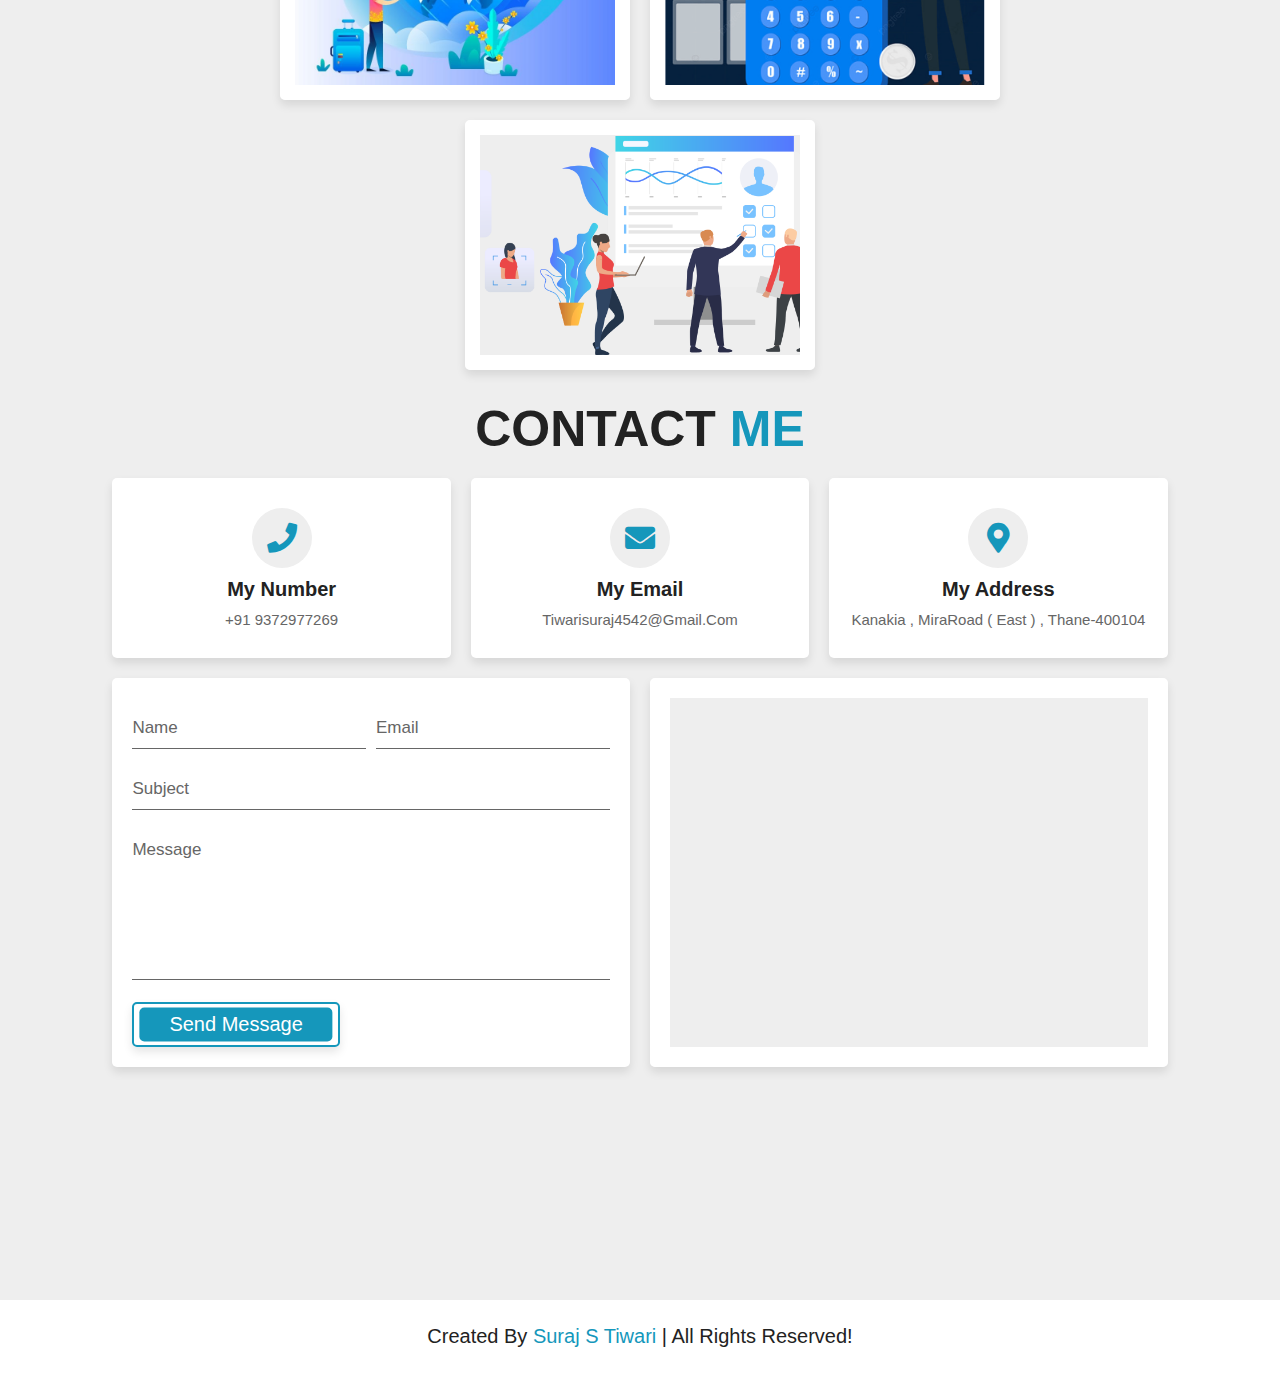
==== commit 7e8485be: "Update index.html" ====
--- a/index.html
+++ b/index.html
@@ -39,7 +39,7 @@
 <section class="home" id="home">
 
     <div class="image">
-        <img src="images/mypic.jpeg" alt="">
+        <img src="my_picture.jpg" alt="">
     </div>
 
     <div class="content">
@@ -184,7 +184,7 @@
     </div>
 
     <div class="download">
-        <a href="Resume.pdf" class="btn"> View Resume </a>
+        <a href="Suraj_Tiwari_Resume_1.pdf" class="btn"> View Resume </a>
     </div>
 
 </section>
@@ -450,4 +450,4 @@
 <script src="script.js"></script>
 
 </body>
-</html>+</html>
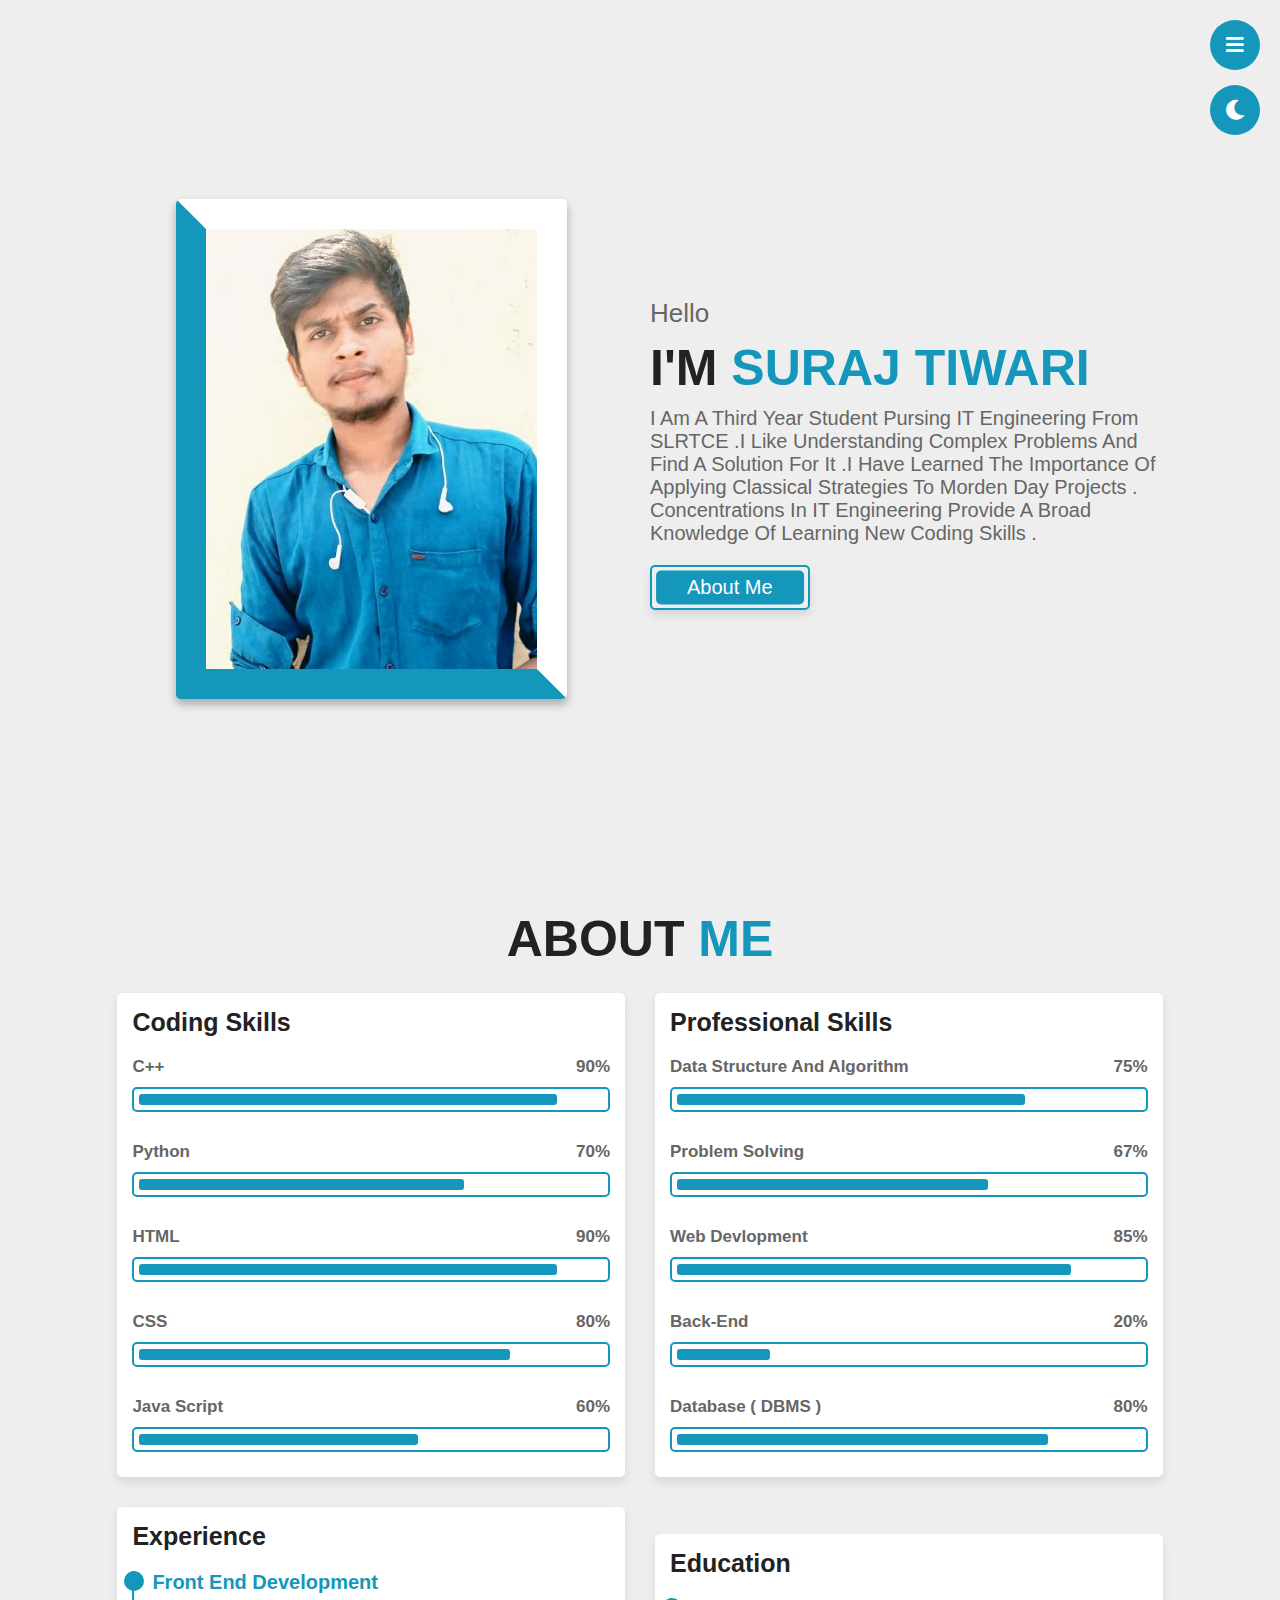
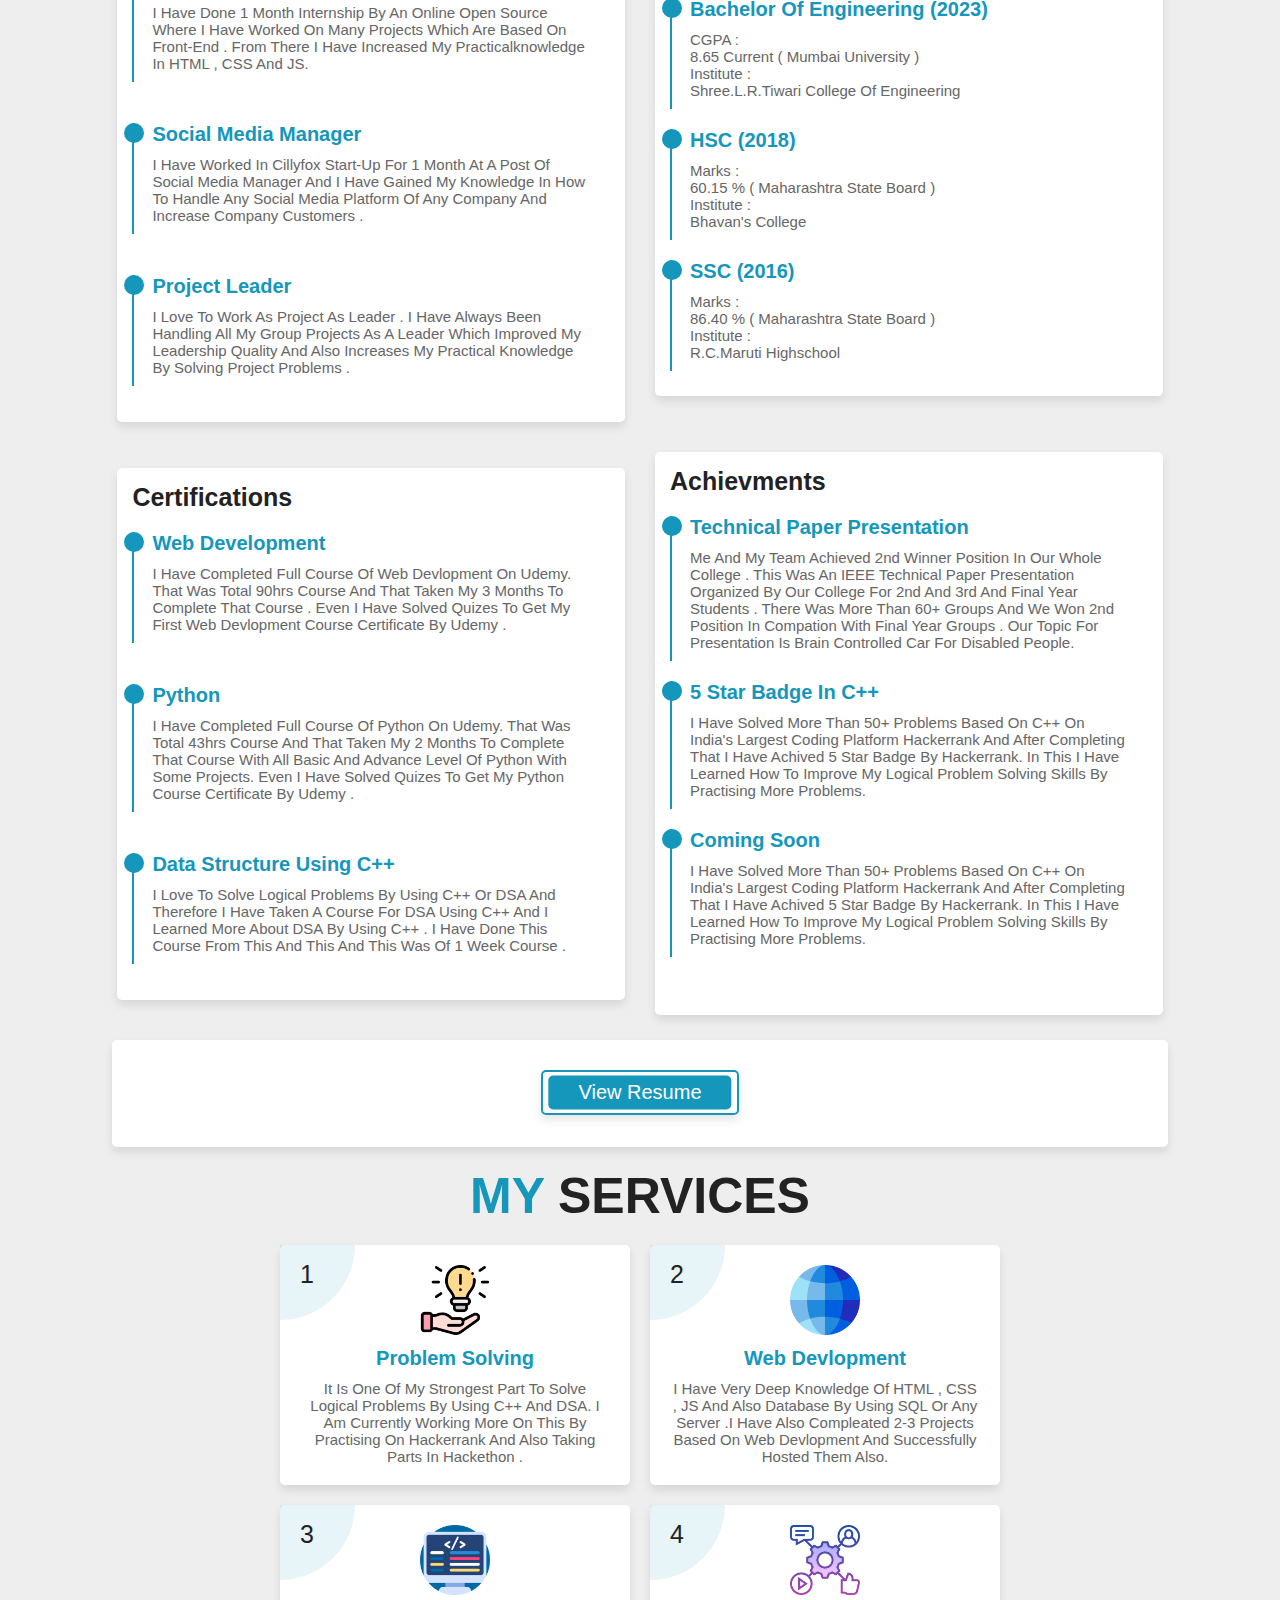
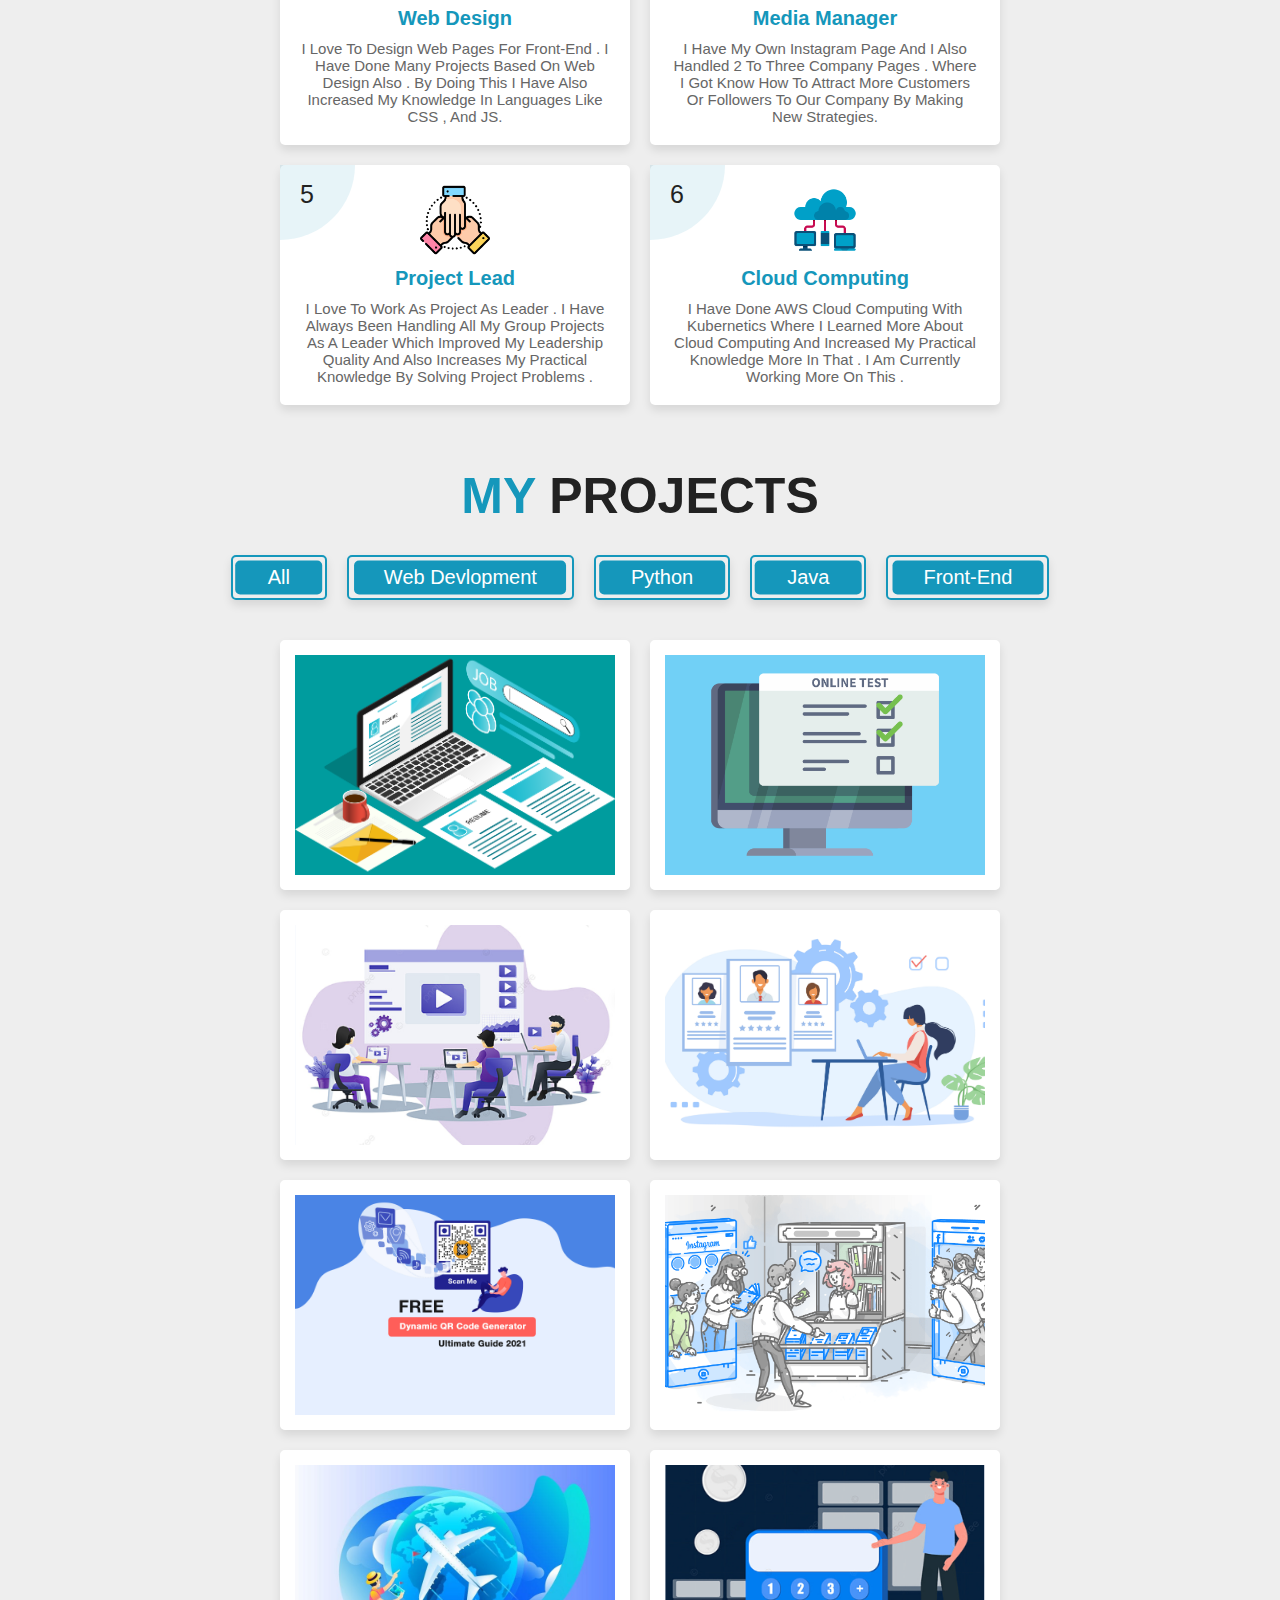
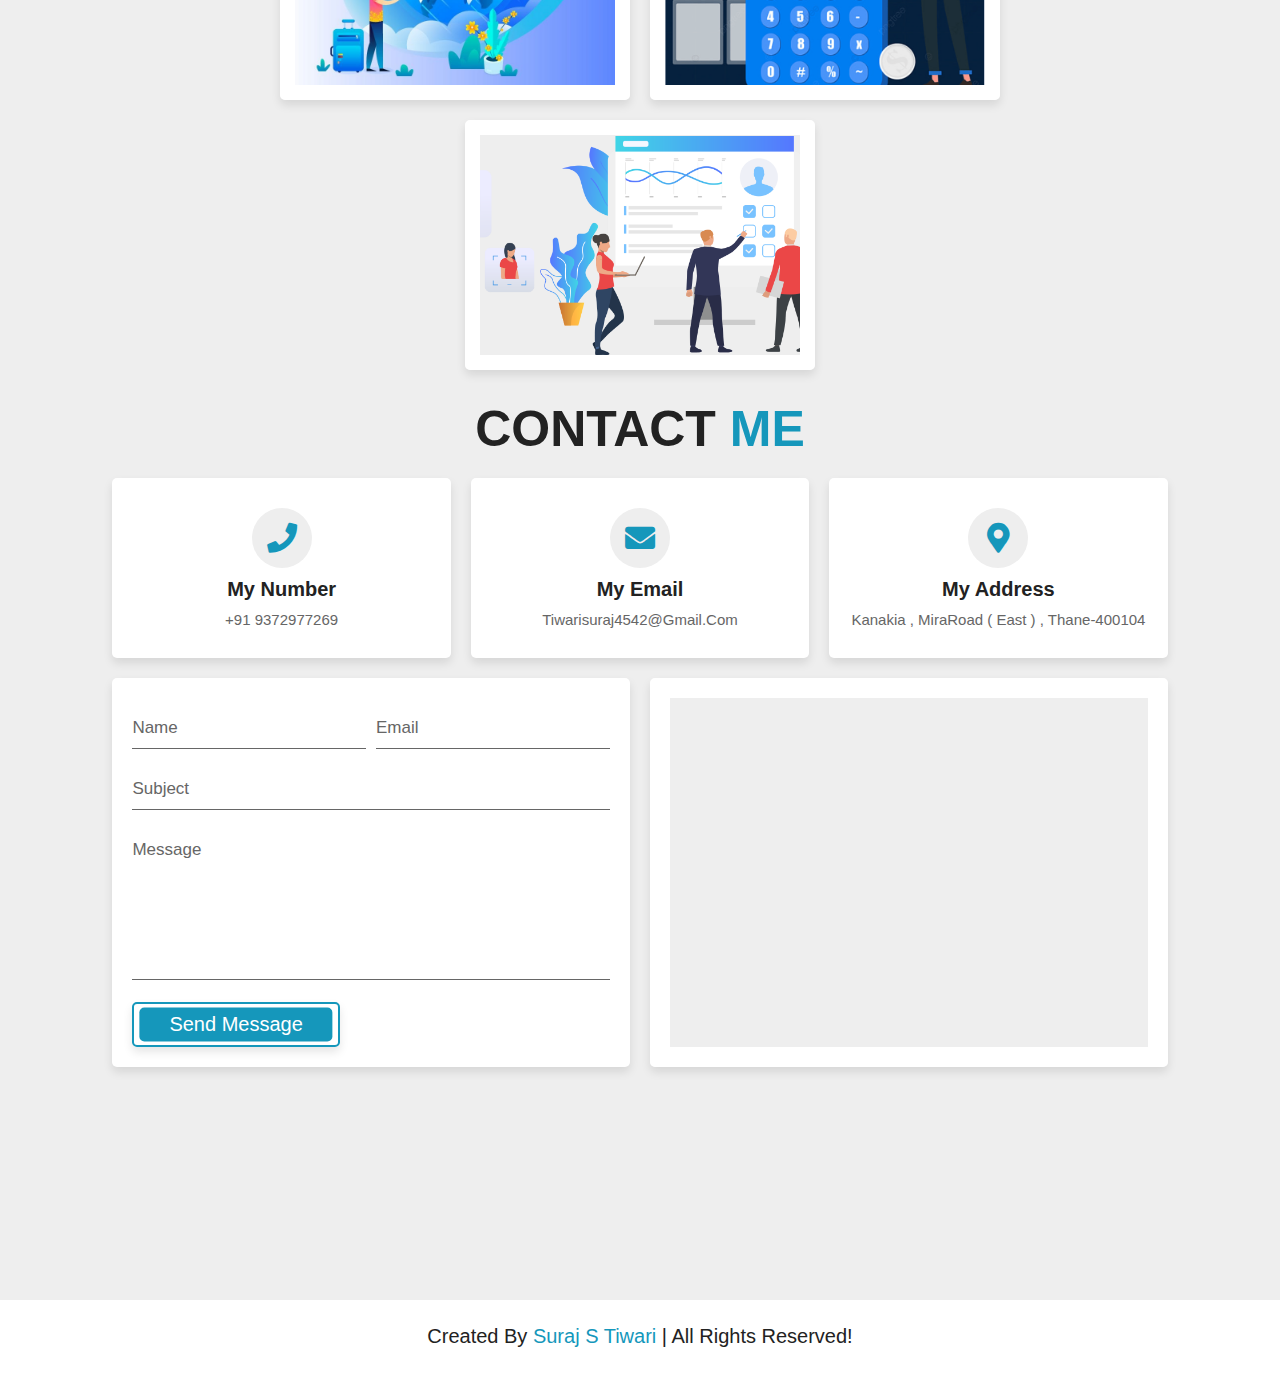
==== commit d48d8231: "Update index.html" ====
--- a/index.html
+++ b/index.html
@@ -39,7 +39,7 @@
 <section class="home" id="home">
 
     <div class="image">
-        <img src="my_picture.jpg" alt="">
+        <img src="images/mypic.jpeg" alt="">
     </div>
 
     <div class="content">
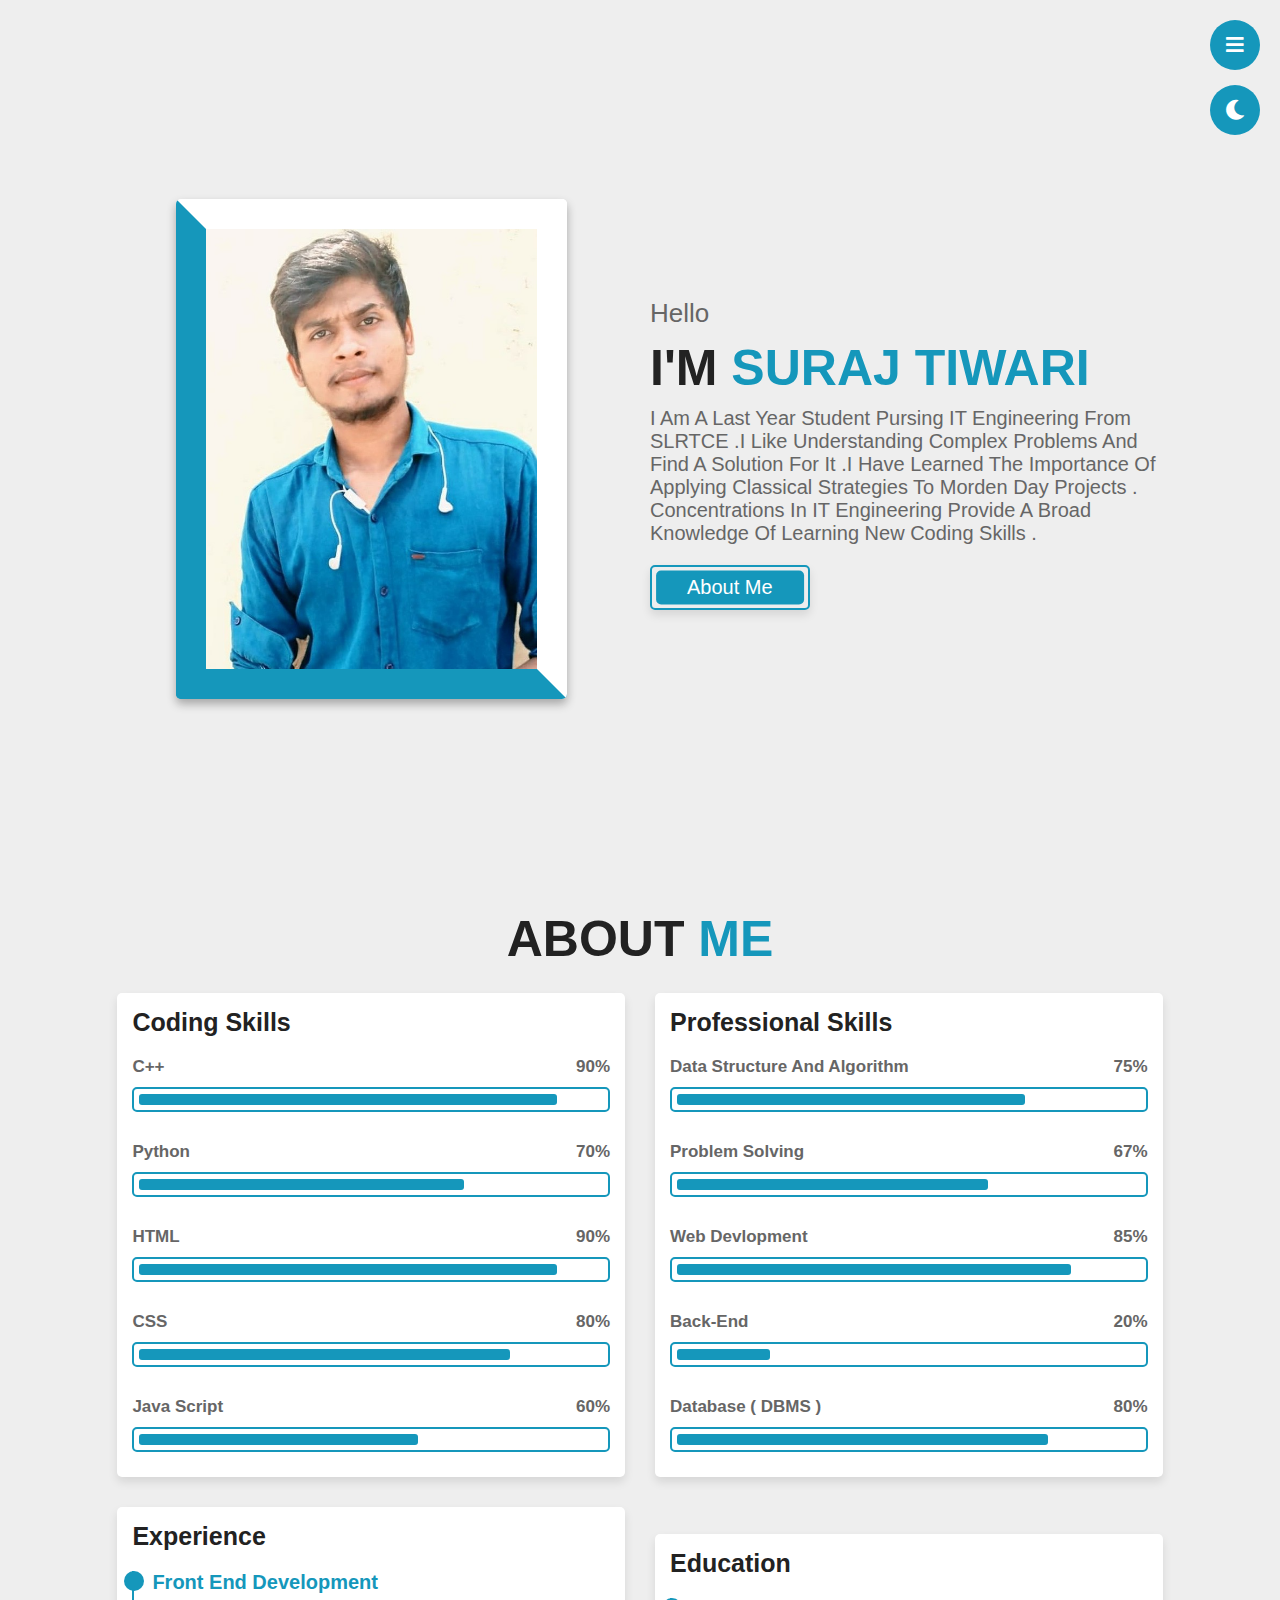
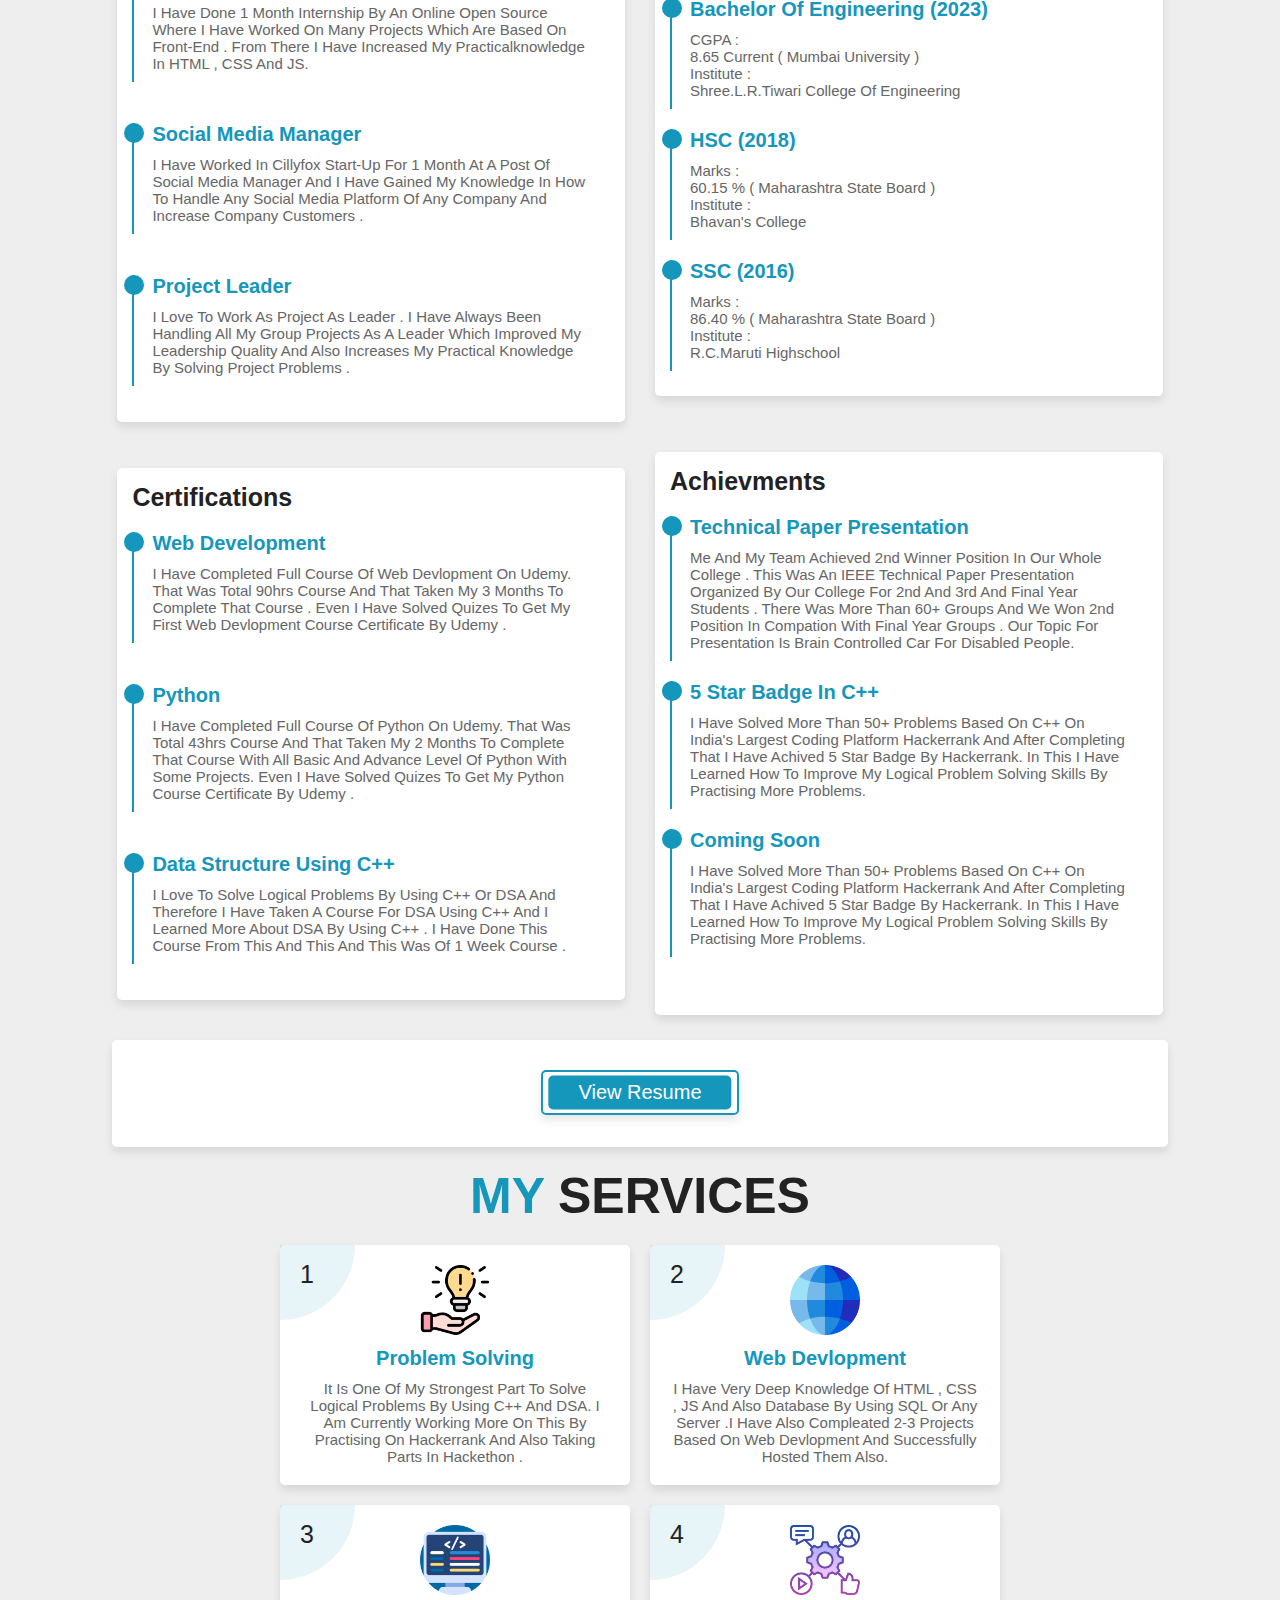
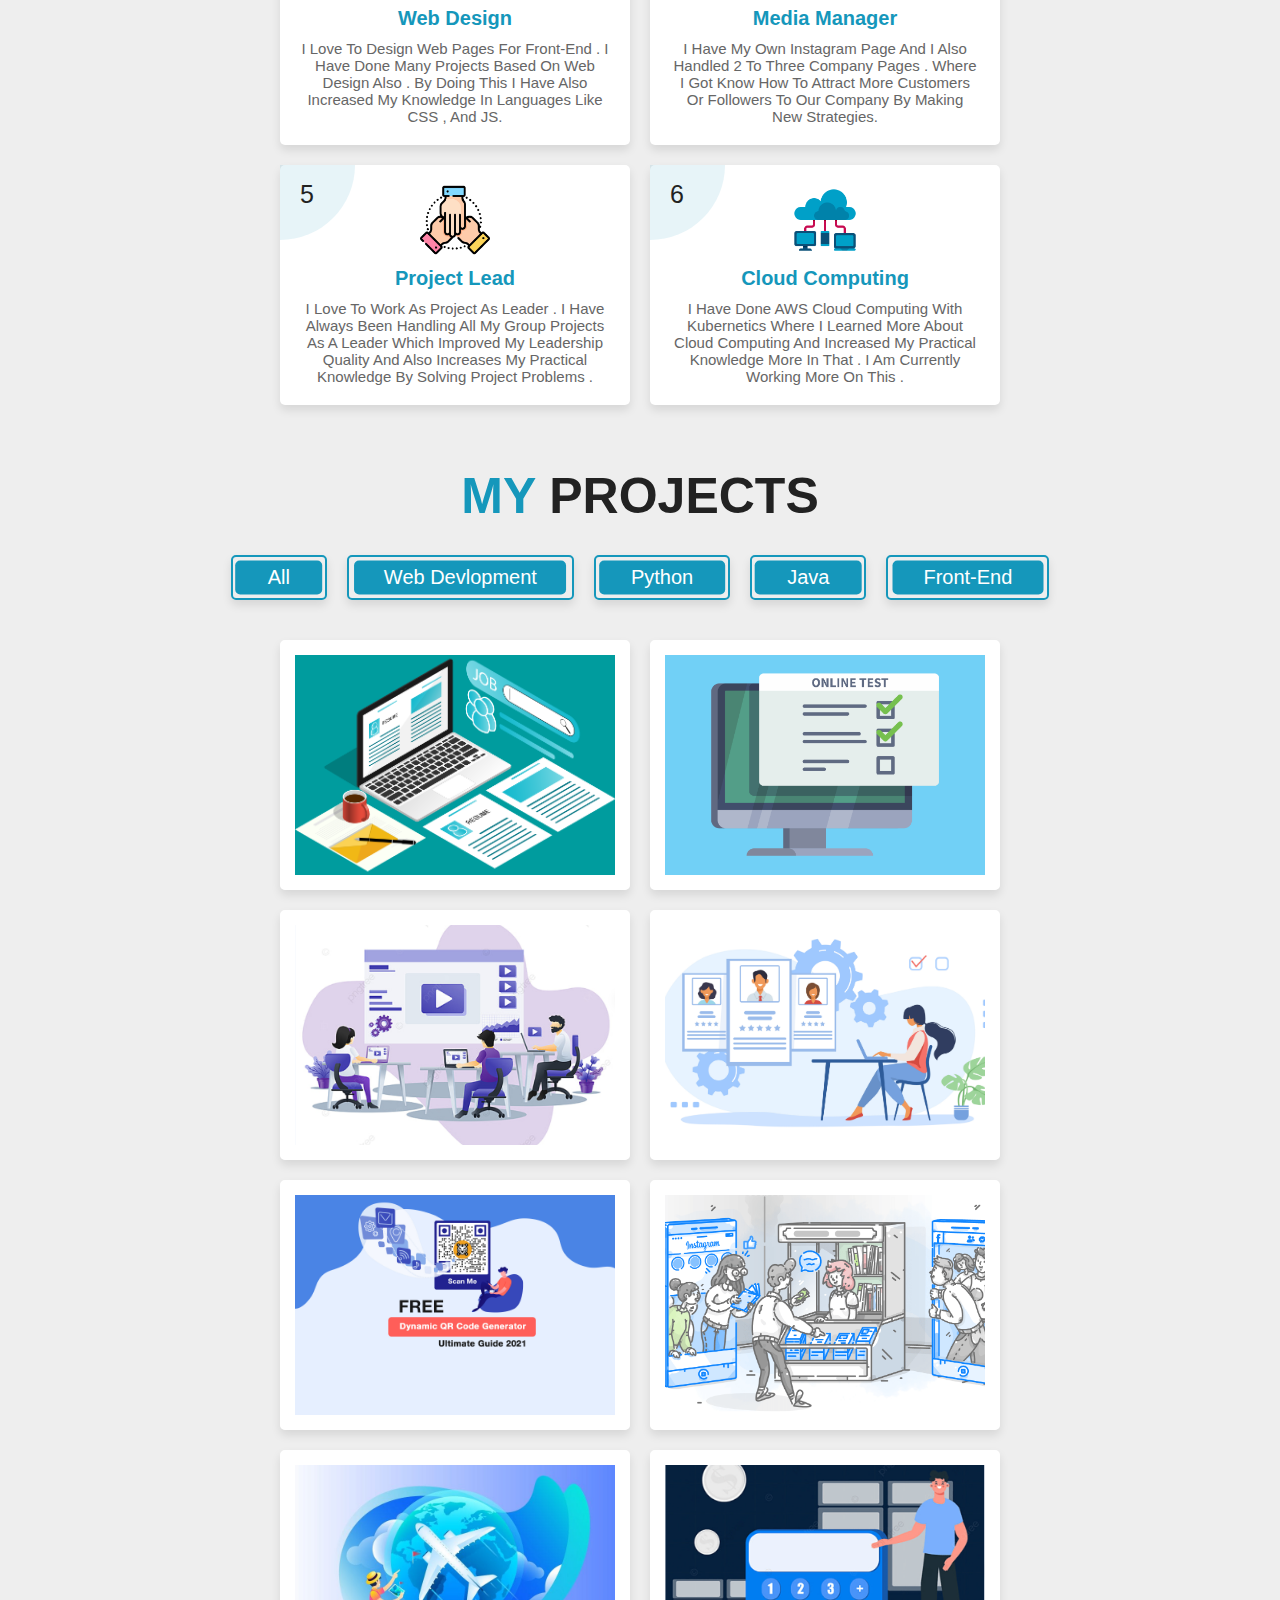
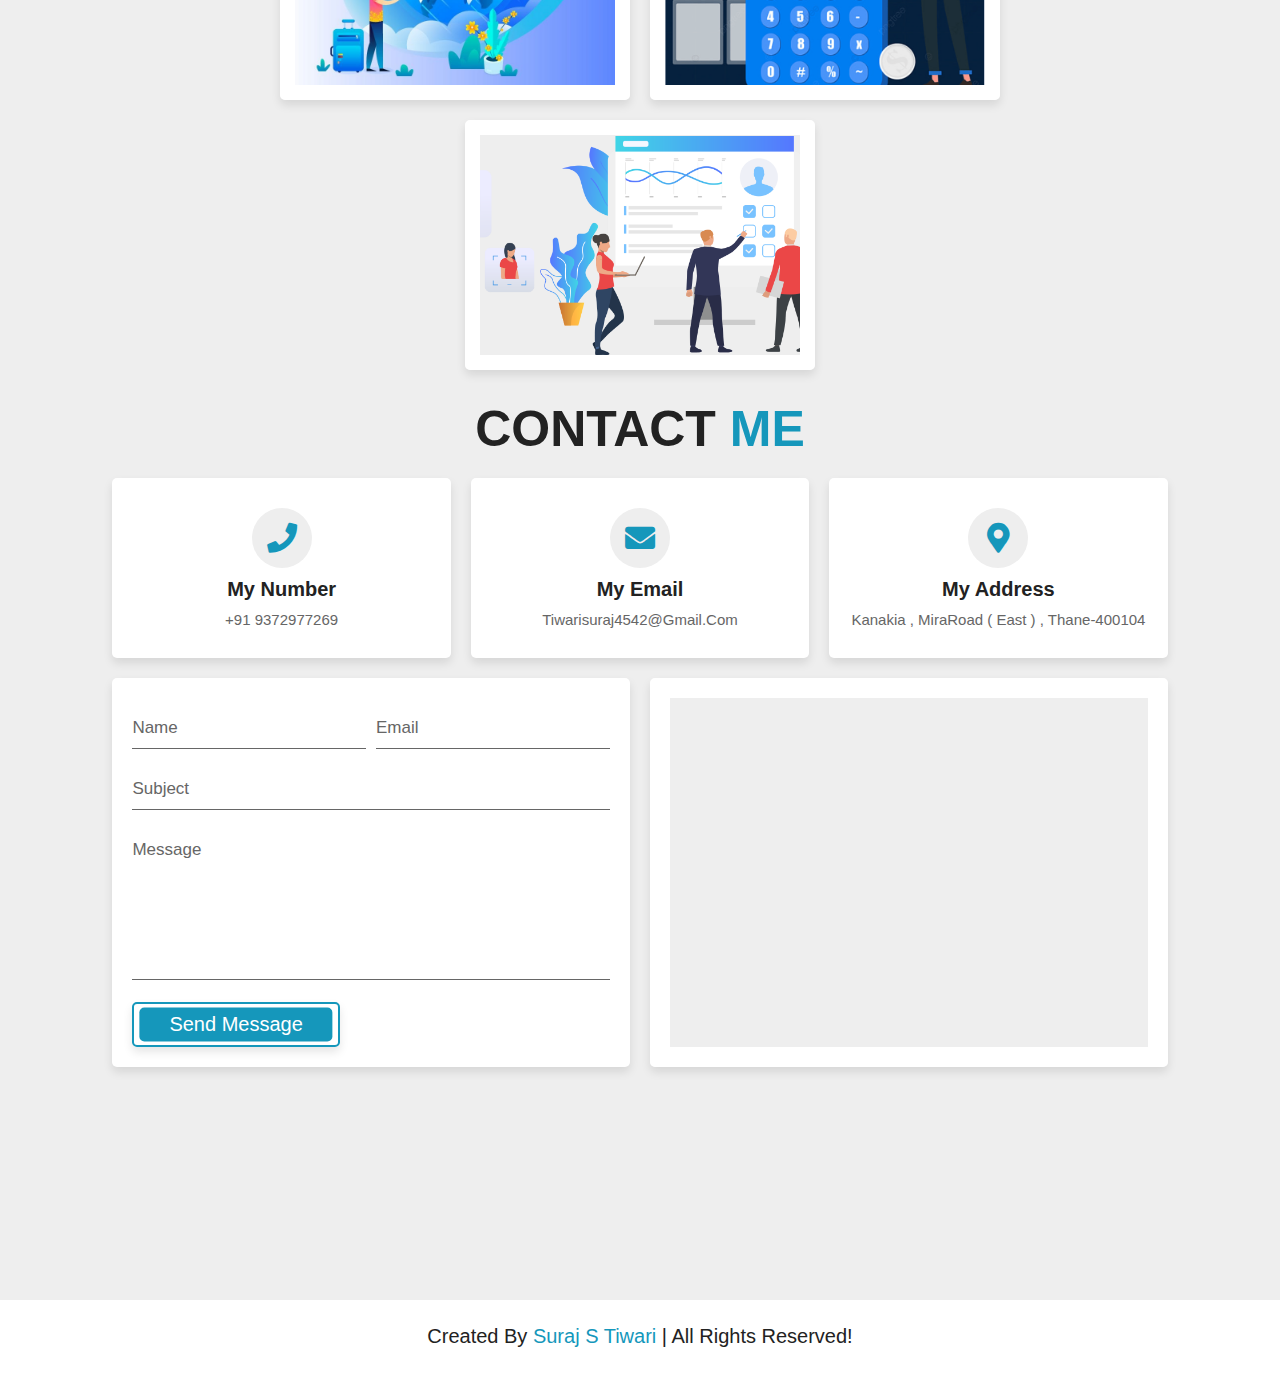
==== commit e12f20b9: "Update index.html" ====
--- a/index.html
+++ b/index.html
@@ -45,7 +45,7 @@
     <div class="content">
         <span class="hello">hello</span>
         <h3> I'M <span> SURAJ TIWARI </span> </h3>
-        <p>I am a Third year student pursing IT Engineering from SLRTCE .I like understanding complex problems and find a solution for it .I have learned the importance of applying classical strategies to morden day projects . Concentrations in IT Engineering provide a broad knowledge of learning new coding skills .</p>
+        <p>I am a Last year student pursing IT Engineering from SLRTCE .I like understanding complex problems and find a solution for it .I have learned the importance of applying classical strategies to morden day projects . Concentrations in IT Engineering provide a broad knowledge of learning new coding skills .</p>
         <a href="#about" class="btn">about me</a>
     </div>
 
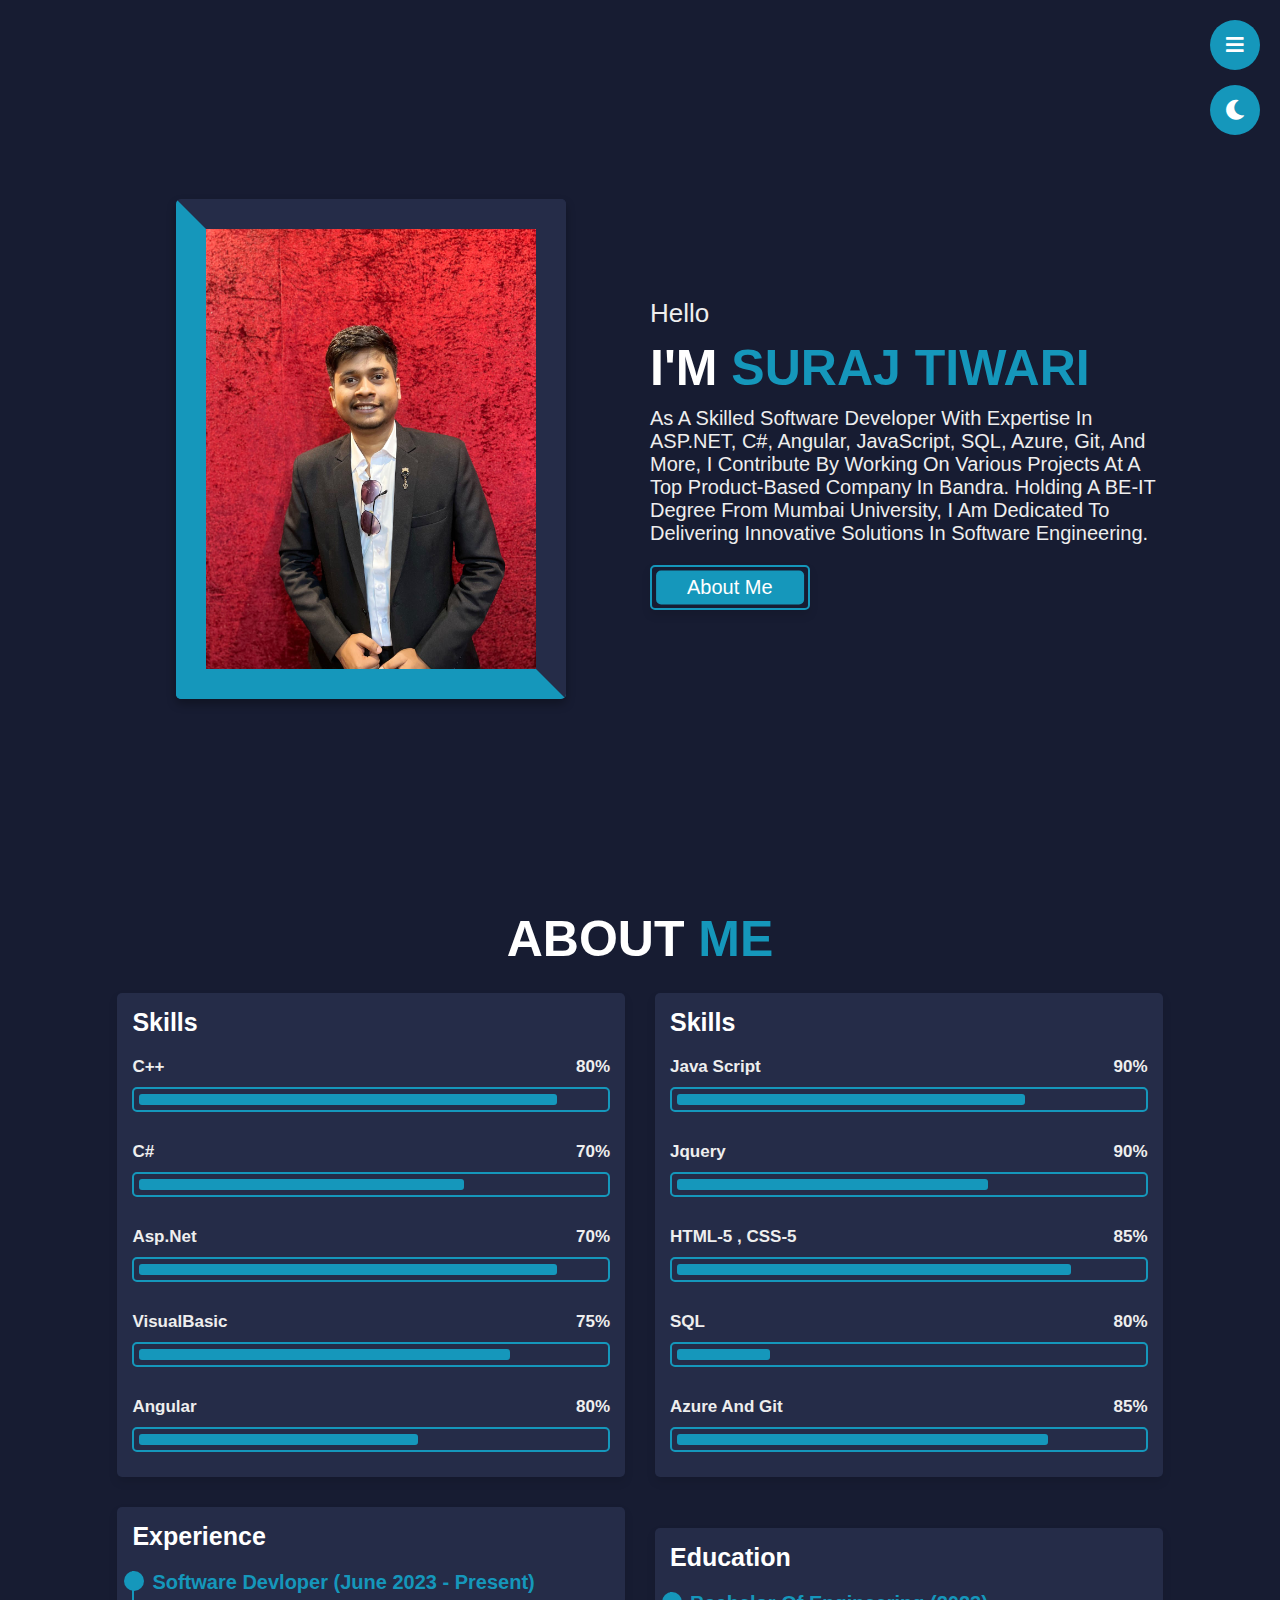
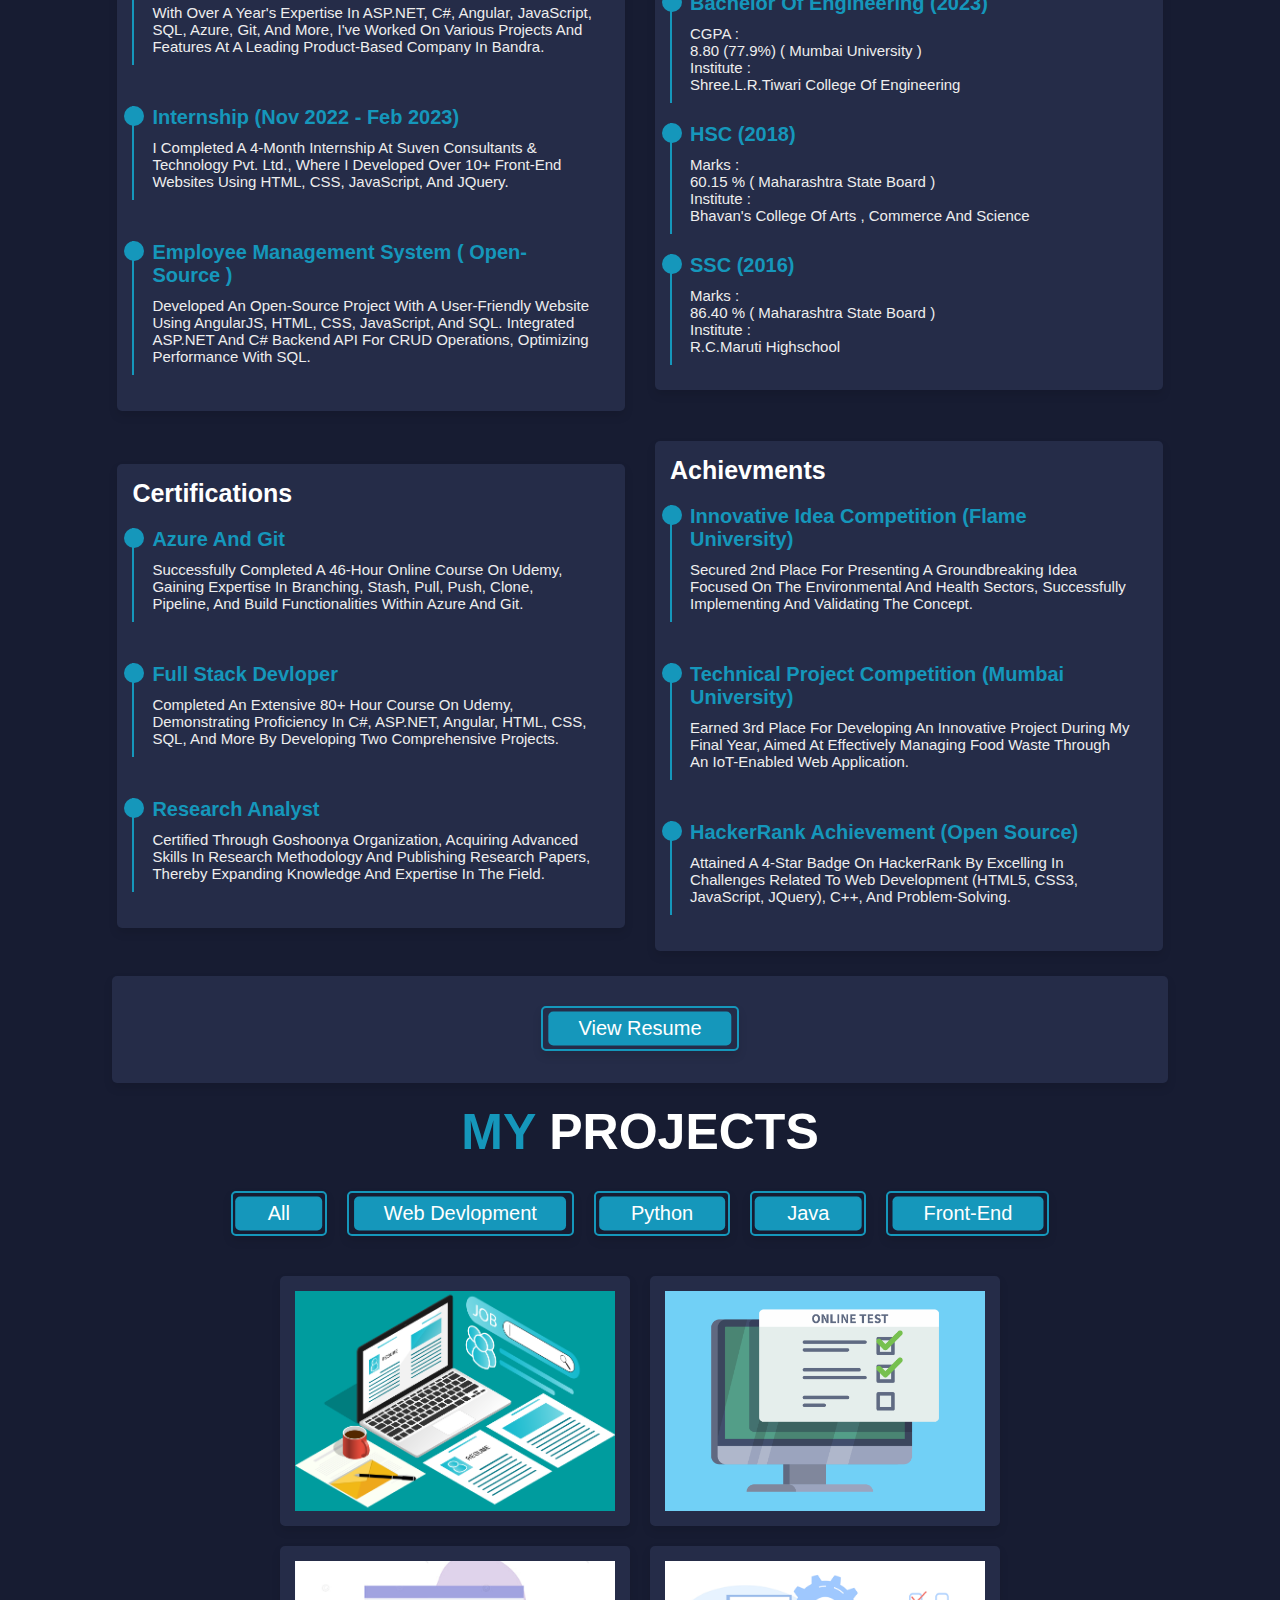
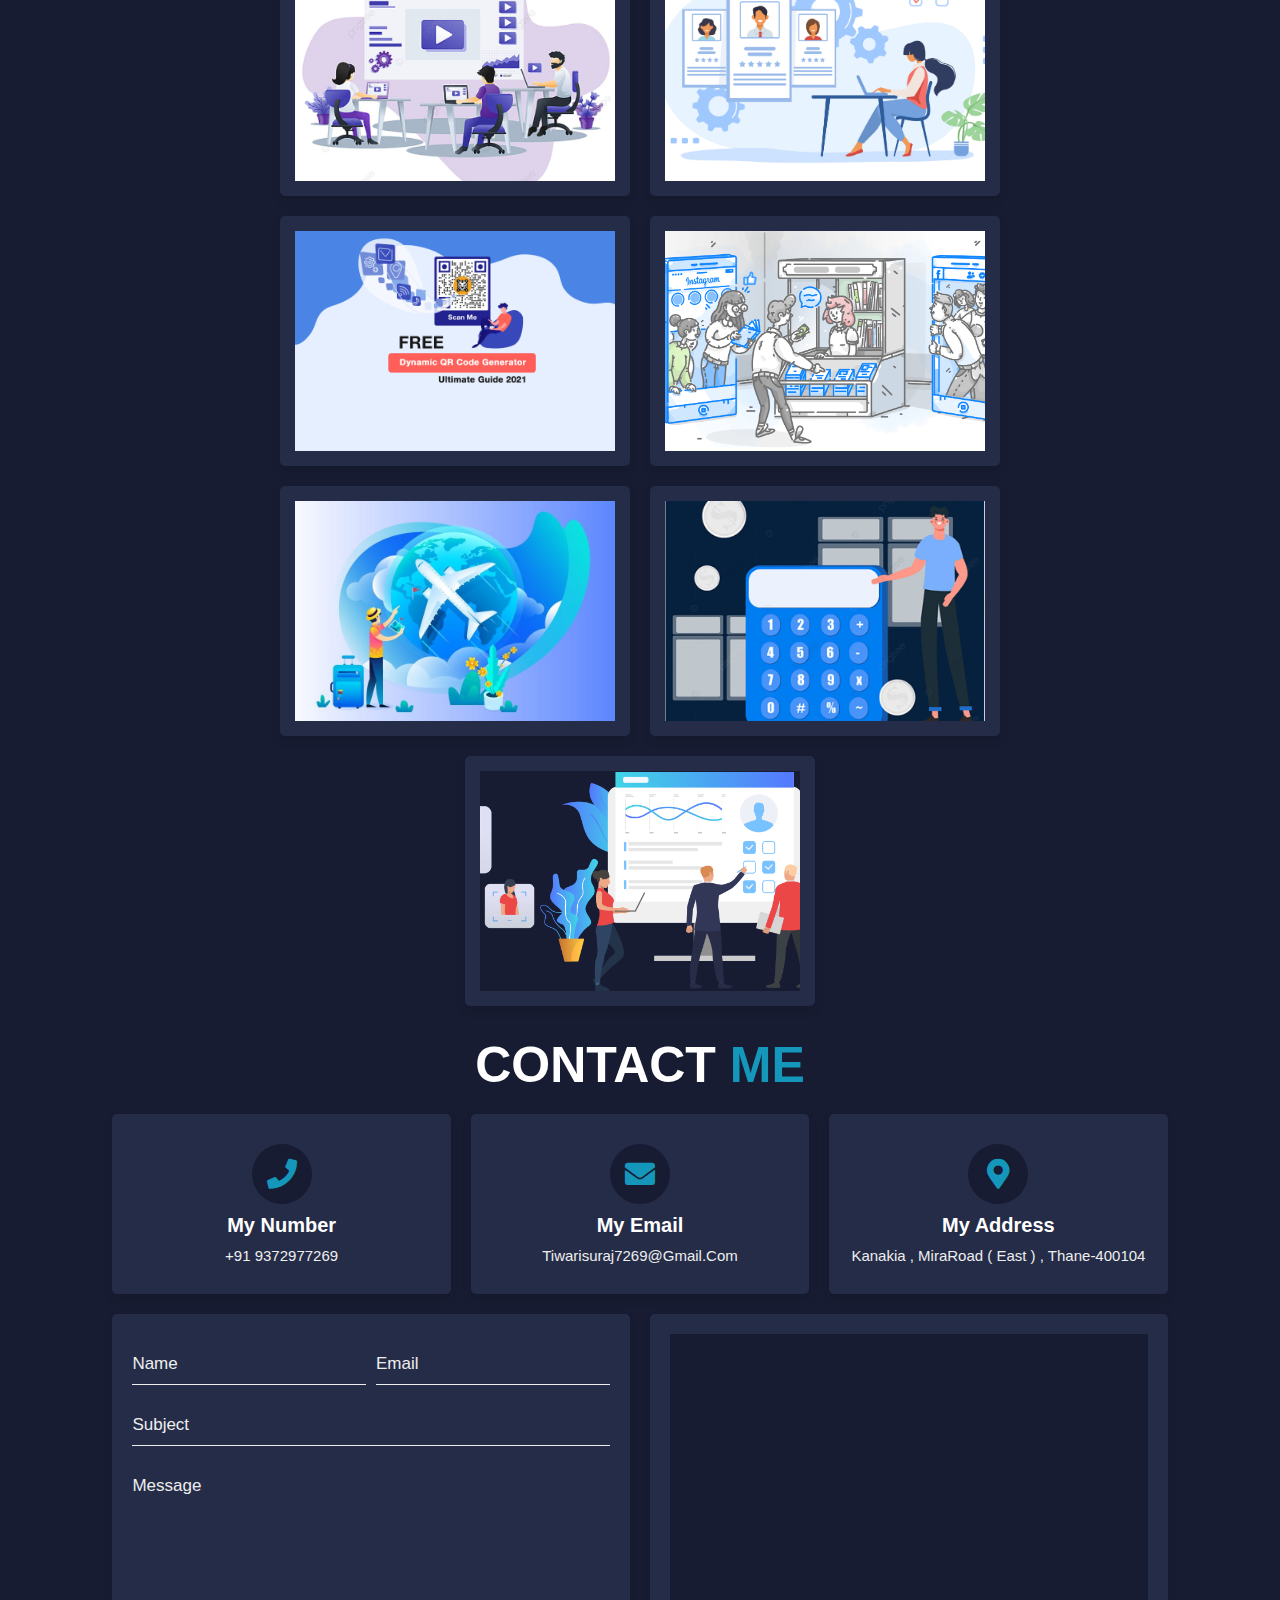
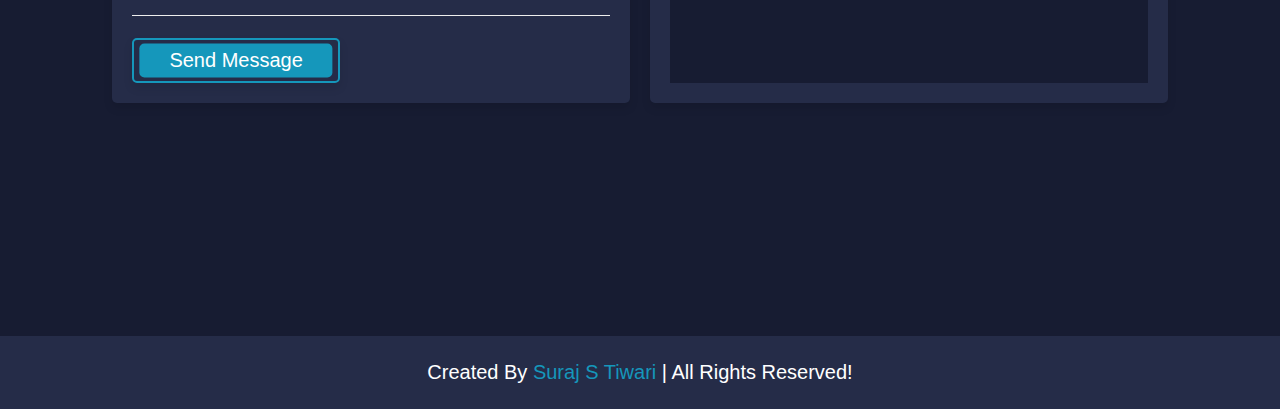
==== commit f6384211: "Resume , Profile and Html Updates." ====
--- a/index.html
+++ b/index.html
@@ -23,8 +23,7 @@
     <nav class="navbar">
         <a href="#home">home</a>
         <a href="#about">about</a>
-        <a href="#services">services</a>
-        <a href="#portfolio">Projects</a>
+        <a href="#portfolio">projects</a>
         <a href="#contact">contact</a>
     </nav>
 
@@ -39,13 +38,13 @@
 <section class="home" id="home">
 
     <div class="image">
-        <img src="images/mypic.jpeg" alt="">
+        <img src="images/myPicture.jpeg" alt="">
     </div>
 
     <div class="content">
         <span class="hello">hello</span>
         <h3> I'M <span> SURAJ TIWARI </span> </h3>
-        <p>I am a Last year student pursing IT Engineering from SLRTCE .I like understanding complex problems and find a solution for it .I have learned the importance of applying classical strategies to morden day projects . Concentrations in IT Engineering provide a broad knowledge of learning new coding skills .</p>
+        <p>As a skilled software developer with expertise in ASP.NET, C#, Angular, JavaScript, SQL, Azure, Git, and more, I contribute by working on various projects at a top product-based company in Bandra. Holding a BE-IT degree from Mumbai University, I am dedicated to delivering innovative solutions in software engineering.</p>
         <a href="#about" class="btn">about me</a>
     </div>
 
@@ -60,49 +59,49 @@
     <div class="row">
 
         <div class="box">
-            <h3 class="title">coding skills</h3>
-            <div class="progress">
-                <h3> C++ <span>90%</span> </h3>
-                <div class="bar"><span></span></div>
-            </div>
-            <div class="progress">
-                <h3> Python <span>70%</span> </h3>
-                <div class="bar"><span></span></div>
-            </div>
-            <div class="progress">
-                <h3> HTML <span>90%</span> </h3>
-                <div class="bar"><span></span></div>
-            </div>
-            <div class="progress">
-                <h3> CSS <span>80%</span> </h3>
-                <div class="bar"><span></span></div>
-            </div>
-            <div class="progress">
-                <h3> Java Script <span>60%</span> </h3>
+            <h3 class="title">Skills</h3>
+            <div class="progress">
+                <h3> C++ <span>80%</span> </h3>
+                <div class="bar"><span></span></div>
+            </div>
+            <div class="progress">
+                <h3> C# <span>70%</span> </h3>
+                <div class="bar"><span></span></div>
+            </div>
+            <div class="progress">
+                <h3> Asp.net <span>70%</span> </h3>
+                <div class="bar"><span></span></div>
+            </div>
+            <div class="progress">
+                <h3> VisualBasic <span>75%</span> </h3>
+                <div class="bar"><span></span></div>
+            </div>
+            <div class="progress">
+                <h3> Angular <span>80%</span> </h3>
                 <div class="bar"><span></span></div>
             </div> 
         </div>
 
         <div class="box">
-            <h3 class="title">professional skills</h3>
-            <div class="progress">
-                <h3> Data Structure and Algorithm <span>75%</span> </h3>
-                <div class="bar"><span></span></div>
-            </div>
-            <div class="progress">
-                <h3> Problem Solving <span>67%</span> </h3>
-                <div class="bar"><span></span></div>
-            </div>
-            <div class="progress">
-                <h3> Web Devlopment <span>85%</span> </h3>
-                <div class="bar"><span></span></div>
-            </div>
-            <div class="progress">
-                <h3> Back-End <span>20%</span> </h3>
-                <div class="bar"><span></span></div>
-            </div>
-            <div class="progress">
-                <h3> Database ( DBMS ) <span>80%</span> </h3>
+            <h3 class="title">Skills</h3>
+            <div class="progress">
+                <h3> Java Script <span>90%</span> </h3>
+                <div class="bar"><span></span></div>
+            </div>
+            <div class="progress">
+                <h3> Jquery <span>90%</span> </h3>
+                <div class="bar"><span></span></div>
+            </div>
+            <div class="progress">
+                <h3> HTML-5 , CSS-5 <span>85%</span> </h3>
+                <div class="bar"><span></span></div>
+            </div>
+            <div class="progress">
+                <h3> SQL <span>80%</span> </h3>
+                <div class="bar"><span></span></div>
+            </div>
+            <div class="progress">
+                <h3> Azure and Git <span>85%</span> </h3>
                 <div class="bar"><span></span></div>
             </div>
         </div>
@@ -110,18 +109,18 @@
         <div class="box">
             <h3 class="title">experience</h3>
             <div class="exp-box">
-                <h3>Front end development</h3>
-                <p>I have done 1 month Internship by an online open source where i have worked on many projects which are based on Front-end . From there i have increased my Practicalknowledge in HTML , CSS and JS.</p>
-            </div>
-            <br>
-            <div class="exp-box">
-                <h3>Social Media Manager</h3>
-                <p>I have worked in Cillyfox Start-up for 1 month at a post of Social Media Manager and I have gained my knowledge in how to handle any Social media platform of any company and increase Company Customers .</p>
-            </div>
-            <br>
-            <div class="exp-box">
-                <h3>Project Leader</h3>
-                <p>I love to work as Project as leader . I have always been handling all my group projects as a leader which improved my leadership quality and also increases my practical knowledge by solving project problems .</p>
+                <h3>Software Devloper (June 2023 - Present) </h3>
+                <p>With over a year's expertise in ASP.NET, C#, Angular, JavaScript, SQL, Azure, Git, and more, I've worked on various projects and Features at a leading product-based company in Bandra.</p>
+            </div>
+            <br>
+            <div class="exp-box">
+                <h3>Internship (Nov 2022 - Feb 2023)</h3>
+                <p>I completed a 4-month internship at Suven Consultants & Technology Pvt. Ltd., where I developed over 10+ front-end websites using HTML, CSS, JavaScript, and jQuery.</p>
+            </div>
+            <br>
+            <div class="exp-box">
+                <h3>Employee Management System ( Open-Source )</h3>
+                <p>Developed an open-source project with a user-friendly website using AngularJS, HTML, CSS, JavaScript, and SQL. Integrated ASP.NET and C# backend API for CRUD operations, optimizing performance with SQL.</p>
             </div>
             <br>
         </div>
@@ -130,11 +129,11 @@
             <h3 class="title">education</h3>
             <div class="exp-box">
                 <h3>Bachelor of Engineering (2023)</h3>
-                <p>CGPA : <br> 8.65 Current ( Mumbai University ) <br> Institute : <br> Shree.L.R.Tiwari College of Engineering </p>
+                <p>CGPA : <br> 8.80 (77.9%) ( Mumbai University ) <br> Institute : <br> Shree.L.R.Tiwari College of Engineering </p>
             </div>
             <div class="exp-box">
                 <h3>HSC (2018)</h3>
-                <p>Marks : <br> 60.15 % ( Maharashtra State Board ) <br> Institute : <br> Bhavan's College </p>
+                <p>Marks : <br> 60.15 % ( Maharashtra State Board ) <br> Institute : <br> Bhavan's College of Arts , Commerce and Science</p>
             </div>
             <div class="exp-box">
                 <h3>SSC (2016)</h3>
@@ -145,18 +144,18 @@
         <div class="box">
             <h3 class="title">Certifications</h3>
             <div class="exp-box">
-                <h3>Web development</h3>
-                <p>I have Completed full course of Web Devlopment on Udemy. That was total 90hrs Course and that taken my 3 months to complete that Course . Even i have solved Quizes to get my First Web Devlopment Course Certificate by Udemy . </p>
-            </div>
-            <br>
-            <div class="exp-box">
-                <h3>Python</h3>
-                <p>I have Completed full course of Python on Udemy. That was total 43hrs Course and that taken my 2 months to complete that Course with all basic and advance level of Python with some projects. Even i have solved Quizes to get my Python Course Certificate by Udemy . </p>
-            </div>
-            <br>
-            <div class="exp-box">
-                <h3>Data Structure using C++</h3>
-                <p>I love to solve logical problems by using C++ or DSA and therefore i have taken a course for DSA using C++ and i learned more about DSA by using C++ . I have done this course from this and this and this was of 1 week Course .</p>
+                <h3>Azure and Git</h3>
+                <p>Successfully completed a 46-hour online course on Udemy, gaining expertise in branching, stash, pull, push, clone, pipeline, and build functionalities within Azure and Git.</p>
+            </div>
+            <br>
+            <div class="exp-box">
+                <h3>Full Stack Devloper</h3>
+                <p>Completed an extensive 80+ hour course on Udemy, demonstrating proficiency in C#, ASP.NET, Angular, HTML, CSS, SQL, and more by developing two comprehensive projects.</p>
+            </div>
+            <br>
+            <div class="exp-box">
+                <h3>Research Analyst</h3>
+                <p>Certified through Goshoonya Organization, acquiring advanced skills in research methodology and publishing research papers, thereby expanding knowledge and expertise in the field.</p>
             </div>
             <br>
         </div>
@@ -164,19 +163,19 @@
         <div class="box">
             <h3 class="title">Achievments</h3>
             <div class="exp-box">
-                <h3>Technical Paper Presentation</h3>
-                <p>Me and my team achieved 2nd Winner Position in our Whole college . This was an IEEE Technical Paper presentation organized by our college for 2nd and 3rd and Final year Students . There was more than 60+ groups and we won 2nd Position in Compation with Final year Groups . Our topic for presentation is Brain Controlled Car for Disabled People.</p>
-            </div>
-            <div class="exp-box">
-                <h3>5 Star Badge in C++</h3>
-                <p>I have solved more than 50+ problems based on C++ on India's Largest coding platform Hackerrank and after completing that i have achived 5 star Badge by Hackerrank. In this i have learned how to improve my logical problem solving skills by practising more problems. </p>
-            </div>
-            <div class="exp-box">
-                <h3>Coming Soon</h3>
-                <p>I have solved more than 50+ problems based on C++ on India's Largest coding platform Hackerrank and after completing that i have achived 5 star Badge by Hackerrank. In this i have learned how to improve my logical problem solving skills by practising more problems. </p>
-            </div>
-            <br>
-            <br>
+                <h3>Innovative Idea Competition (Flame University)</h3>
+                <p>Secured 2nd place for presenting a groundbreaking idea focused on the environmental and health sectors, successfully implementing and validating the concept.</p>
+            </div>
+            <br>
+            <div class="exp-box">
+                <h3>Technical Project Competition (Mumbai University)</h3>
+                <p>Earned 3rd place for developing an innovative project during my final year, aimed at effectively managing food waste through an IoT-enabled web application.</p>
+            </div>
+            <br>
+            <div class="exp-box">
+                <h3>HackerRank Achievement (Open Source)</h3>
+                <p>Attained a 4-star badge on HackerRank by excelling in challenges related to web development (HTML5, CSS3, JavaScript, jQuery), C++, and problem-solving.</p>
+            </div>
             <br>
         </div>
 
@@ -184,21 +183,21 @@
     </div>
 
     <div class="download">
-        <a href="Suraj_Tiwari_Resume_1.pdf" class="btn"> View Resume </a>
+        <a href="Suraj_Tiwari.pdf" class="btn"> View Resume </a>
     </div>
 
 </section>
 
 <!-- service section starts  -->
 
-<section class="services" id="services">
+<!-- <section class="services" id="services">
 
     <h1 class="heading"> <span>my</span> services </h1>
 
     <div class="box-container">
 
         <div class="box">
-            <!-- Icon images are taken from : www.flaticon.com -->
+            Icon images are taken from : www.flaticon.com
             <span class="number">1</span>
             <img src="images/s12.png" alt="">
             <h3>Problem Solving</h3>
@@ -242,7 +241,7 @@
 
     </div>
 
-</section>
+</section> -->
 
 <!-- service section ends -->
 
@@ -407,7 +406,7 @@
         <div class="box">
             <i class="fas fa-envelope"></i>
             <h3>my email</h3>
-            <p>tiwarisuraj4542@gmail.com</p>
+            <p>tiwarisuraj7269@gmail.com</p>
         </div>
 
         <div class="box">
